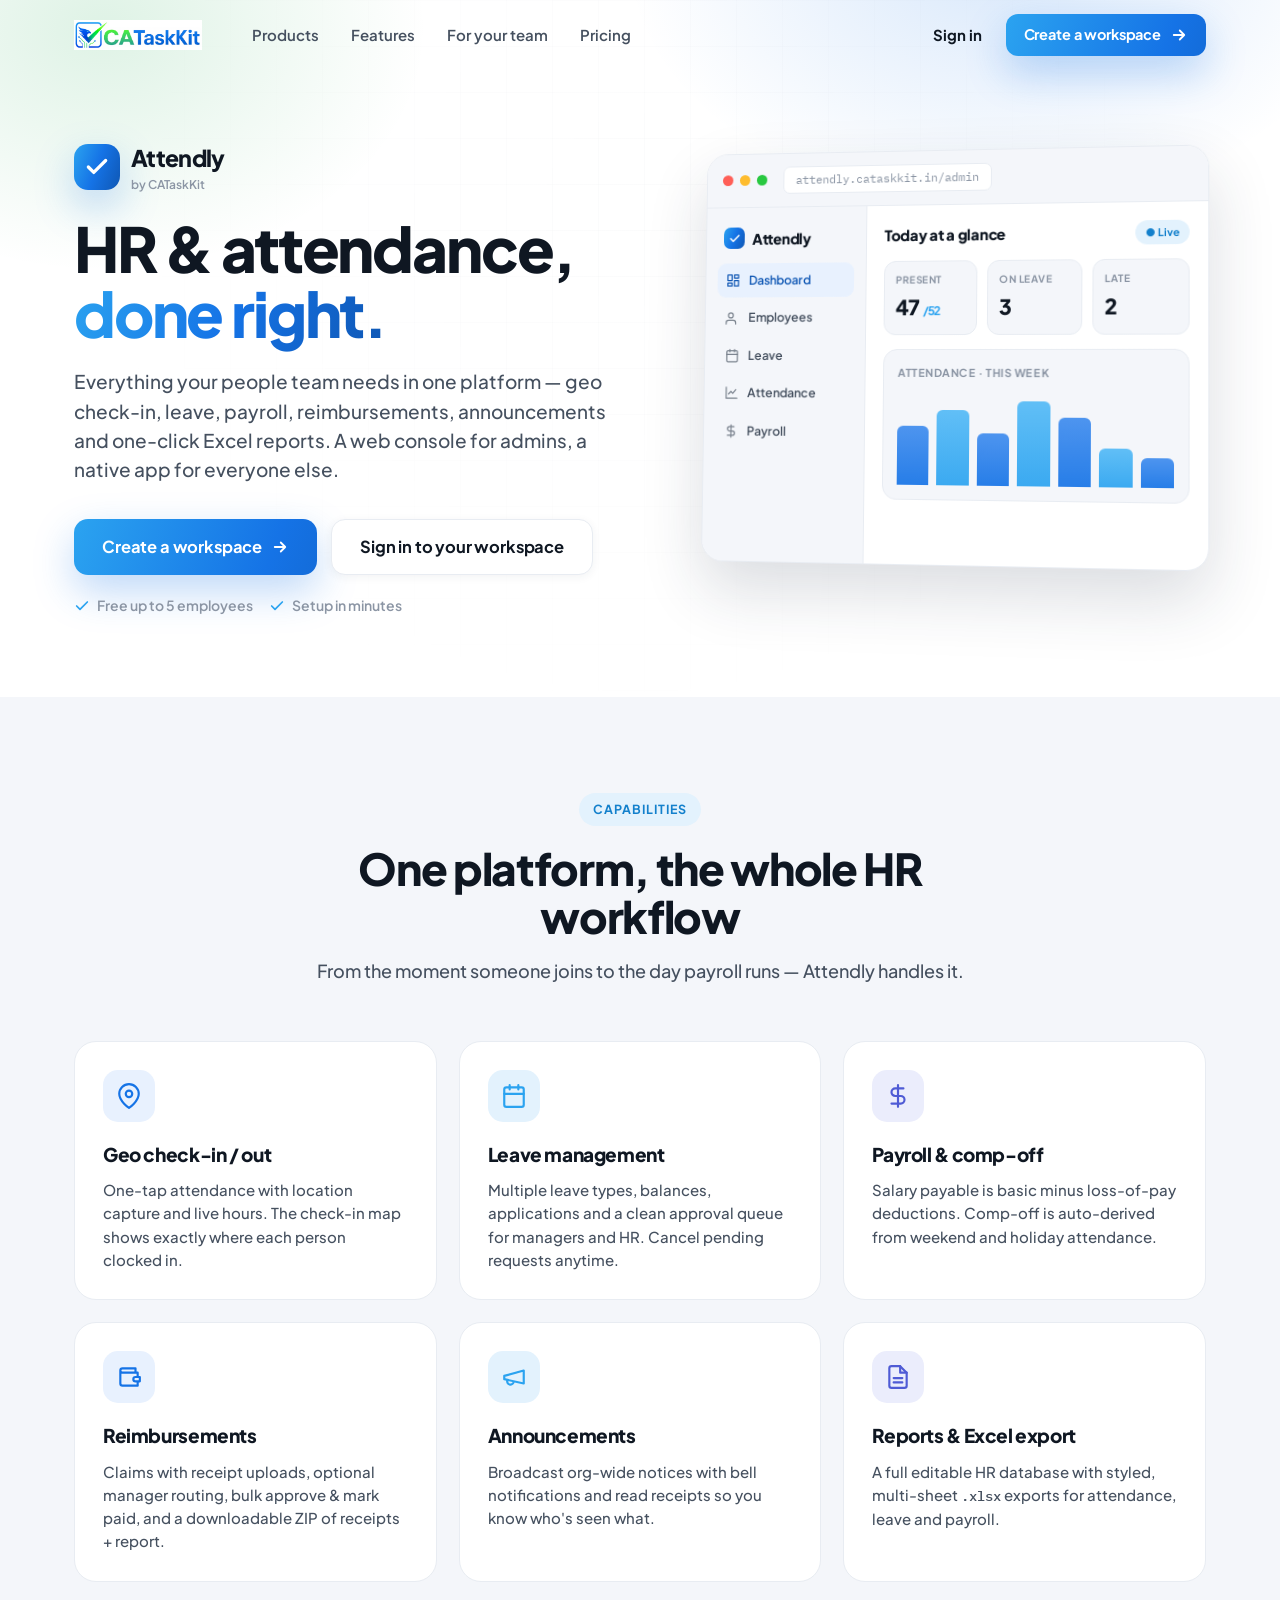
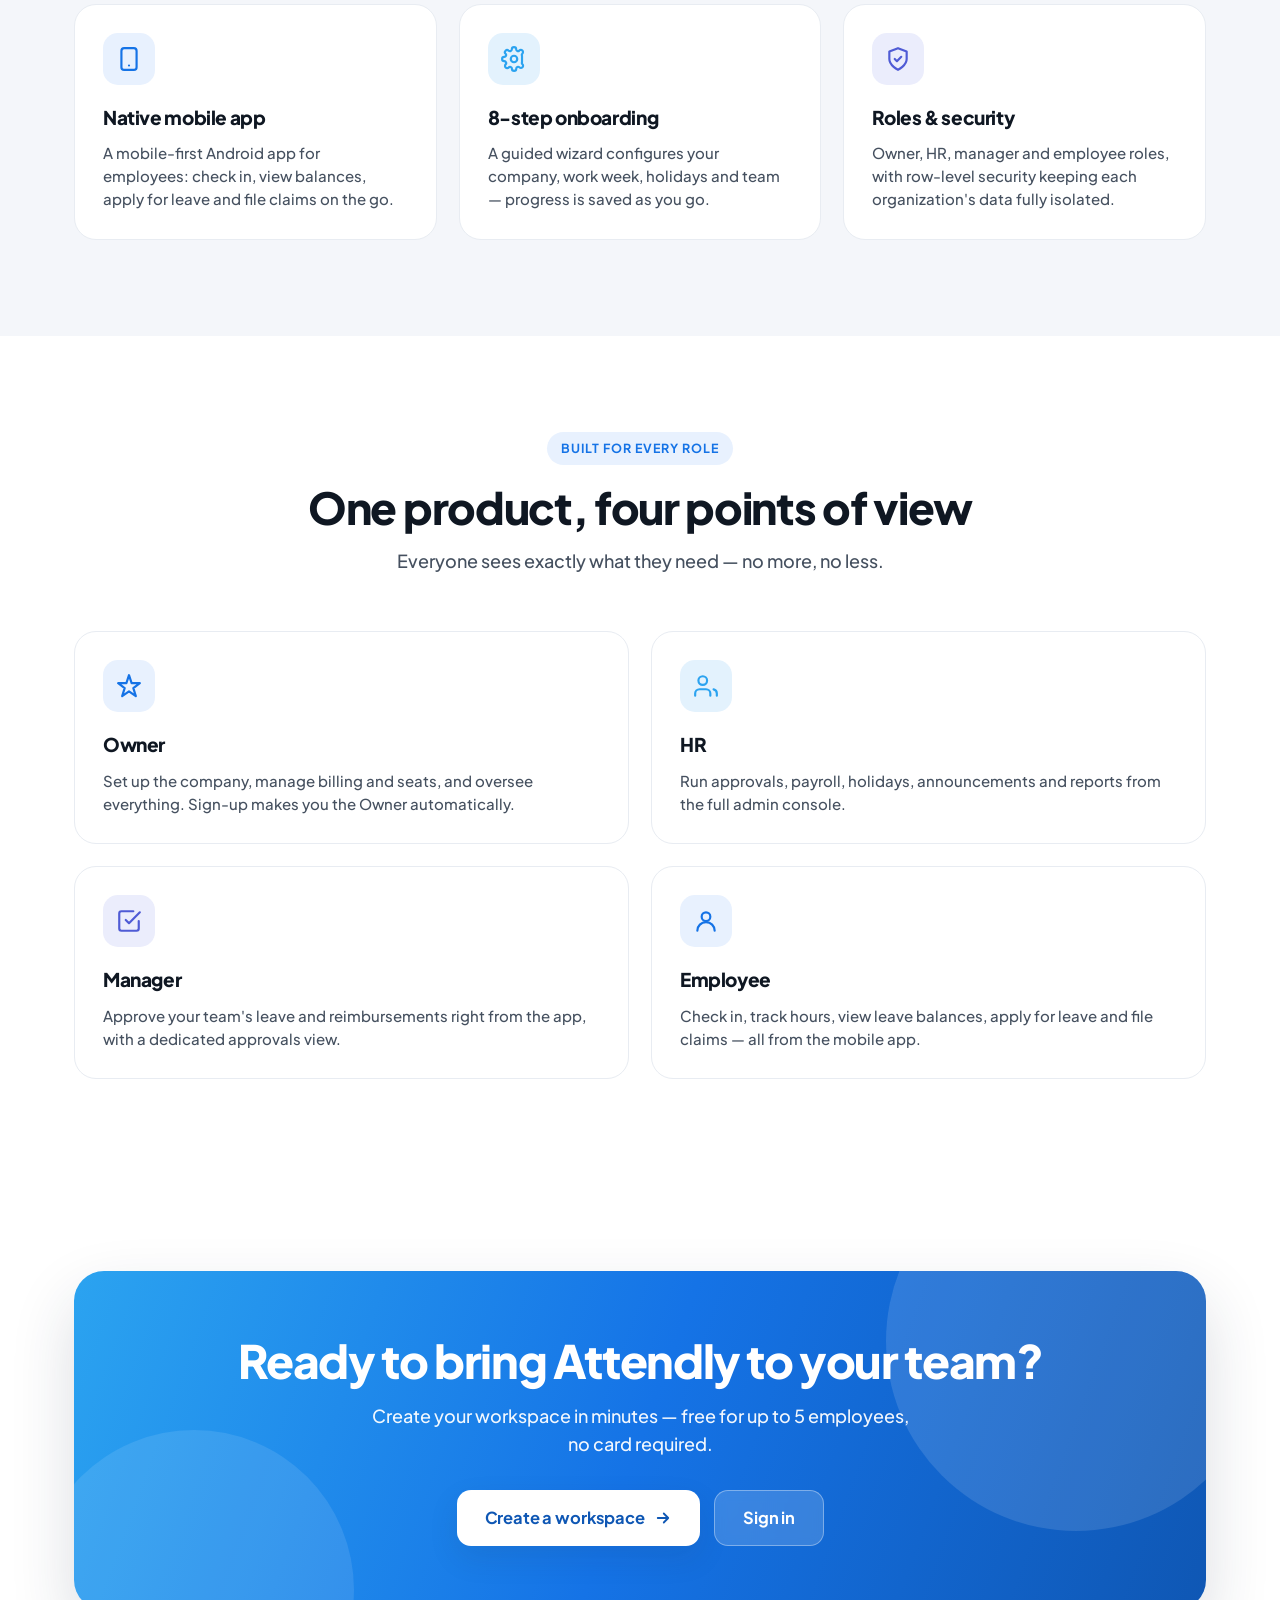
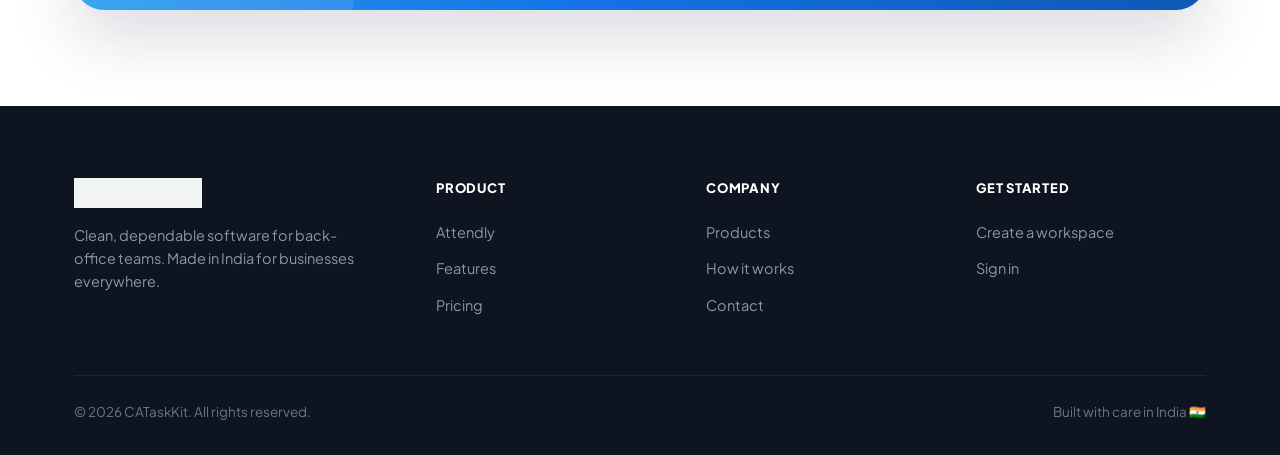
==== attendly.html @ 85acf809 "CATaskKit marketing site: landing + Attendly page, blue theme, billing calculator Co-Authored-By: Cl" ====
<!DOCTYPE html>
<html lang="en">
<head>
  <meta charset="UTF-8" />
  <meta name="viewport" content="width=device-width, initial-scale=1.0" />
  <title>Attendly — HR &amp; attendance by CATaskKit</title>
  <meta name="description" content="Attendly is a complete HR & attendance platform: geo check-in, leave, payroll, reimbursements, announcements and Excel reports. Web admin + native mobile app. Free for up to 5." />
  <meta name="theme-color" content="#1573e6" />

  <meta property="og:type" content="website" />
  <meta property="og:title" content="Attendly — HR & attendance by CATaskKit" />
  <meta property="og:description" content="Attendance, leave, payroll & reimbursements in one place. Free for teams up to 5." />
  <meta property="og:url" content="https://www.cataskkit.in/attendly.html" />
  <meta property="og:image" content="https://www.cataskkit.in/assets/cataskkit-logo.png" />

  <link rel="icon" type="image/png" href="assets/cataskkit-logo.png" />
  <link rel="canonical" href="https://www.cataskkit.in/attendly.html" />

  <link rel="preconnect" href="https://fonts.googleapis.com" />
  <link rel="preconnect" href="https://fonts.gstatic.com" crossorigin />
  <link href="https://fonts.googleapis.com/css2?family=Plus+Jakarta+Sans:wght@400;500;600;700;800&family=IBM+Plex+Mono:wght@400;500;600&display=swap" rel="stylesheet" />
  <link rel="stylesheet" href="css/styles.css" />
</head>
<body>

  <!-- NAV -->
  <header class="nav" id="nav">
    <div class="nav__inner">
      <a href="index.html" class="brand" aria-label="CATaskKit home">
        <img src="assets/cataskkit-logo.png" alt="CATaskKit" />
      </a>
      <nav class="nav__links">
        <a href="index.html#products">Products</a>
        <a href="#capabilities">Features</a>
        <a href="#roles">For your team</a>
        <a href="index.html#pricing">Pricing</a>
      </nav>
      <div class="nav__cta">
        <a class="nav__signin" href="https://attendly.cataskkit.in/" target="_blank" rel="noopener">Sign in</a>
        <a class="btn btn--grad btn--sm" href="https://attendly.cataskkit.in/?signup=1" target="_blank" rel="noopener">
          Create a workspace
          <svg viewBox="0 0 24 24" fill="none" stroke="currentColor" stroke-width="2.4" stroke-linecap="round" stroke-linejoin="round"><path d="M5 12h14M13 6l6 6-6 6"/></svg>
        </a>
        <button class="nav__burger" id="burger" aria-label="Menu"><span></span></button>
      </div>
    </div>
  </header>
  <div class="mobile-menu" id="mobileMenu">
    <a href="index.html#products">Products</a>
    <a href="#capabilities">Features</a>
    <a href="#roles">For your team</a>
    <a href="index.html#pricing">Pricing</a>
    <a class="btn btn--ghost" href="https://attendly.cataskkit.in/" target="_blank" rel="noopener">Sign in</a>
    <a class="btn btn--grad" href="https://attendly.cataskkit.in/?signup=1" target="_blank" rel="noopener">Create a workspace</a>
  </div>

  <!-- HERO -->
  <section class="hero">
    <div class="hero__bg"></div>
    <div class="hero__grid-overlay"></div>
    <div class="wrap hero__inner">
      <div class="hero__copy">
        <div class="product-card__logo reveal" style="margin-bottom:6px">
          <span class="mk"><svg viewBox="0 0 24 24" fill="none" stroke="currentColor" stroke-width="3" stroke-linecap="round" stroke-linejoin="round"><path d="M20 6 9 17l-5-5"/></svg></span>
          <div><b>Attendly</b><small>by CATaskKit</small></div>
        </div>
        <h1 class="reveal d1">HR &amp; attendance, <span class="grad-text">done right.</span></h1>
        <p class="hero__sub reveal d2">Everything your people team needs in one platform — geo check-in, leave, payroll, reimbursements, announcements and one-click Excel reports. A web console for admins, a native app for everyone else.</p>
        <div class="hero__cta reveal d3">
          <a class="btn btn--grad btn--lg" href="https://attendly.cataskkit.in/?signup=1" target="_blank" rel="noopener">
            Create a workspace
            <svg viewBox="0 0 24 24" fill="none" stroke="currentColor" stroke-width="2.4" stroke-linecap="round" stroke-linejoin="round"><path d="M5 12h14M13 6l6 6-6 6"/></svg>
          </a>
          <a class="btn btn--ghost btn--lg" href="https://attendly.cataskkit.in/" target="_blank" rel="noopener">Sign in to your workspace</a>
        </div>
        <div class="hero__note reveal d4">
          <span class="dot"><svg viewBox="0 0 24 24" fill="none" stroke="currentColor" stroke-width="2.6" stroke-linecap="round" stroke-linejoin="round"><path d="M20 6 9 17l-5-5"/></svg> Free up to 5 employees</span>
          <span class="dot"><svg viewBox="0 0 24 24" fill="none" stroke="currentColor" stroke-width="2.6" stroke-linecap="round" stroke-linejoin="round"><path d="M20 6 9 17l-5-5"/></svg> Setup in minutes</span>
        </div>
      </div>

      <div class="hero__visual reveal d2">
        <div class="dash float">
          <div class="dash__bar"><i></i><i></i><i></i><span class="url">attendly.cataskkit.in/admin</span></div>
          <div class="dash__body">
            <aside class="dash__side">
              <div class="dash__logo"><span class="mk"><svg viewBox="0 0 24 24" fill="none" stroke="currentColor" stroke-width="3" stroke-linecap="round" stroke-linejoin="round"><path d="M20 6 9 17l-5-5"/></svg></span>Attendly</div>
              <nav class="dash__nav">
                <div class="on"><svg viewBox="0 0 24 24" fill="none" stroke="currentColor" stroke-width="2" stroke-linecap="round" stroke-linejoin="round"><rect x="3" y="3" width="7" height="9"/><rect x="14" y="3" width="7" height="5"/><rect x="14" y="12" width="7" height="9"/><rect x="3" y="16" width="7" height="5"/></svg>Dashboard</div>
                <div><svg viewBox="0 0 24 24" fill="none" stroke="currentColor" stroke-width="2" stroke-linecap="round" stroke-linejoin="round"><path d="M17 21v-2a4 4 0 0 0-4-4H5a4 4 0 0 0-4 4v2"/><circle cx="9" cy="7" r="4"/></svg>Employees</div>
                <div><svg viewBox="0 0 24 24" fill="none" stroke="currentColor" stroke-width="2" stroke-linecap="round" stroke-linejoin="round"><rect x="3" y="4" width="18" height="18" rx="2"/><path d="M16 2v4M8 2v4M3 10h18"/></svg>Leave</div>
                <div><svg viewBox="0 0 24 24" fill="none" stroke="currentColor" stroke-width="2" stroke-linecap="round" stroke-linejoin="round"><path d="M3 3v18h18M7 14l4-4 3 3 5-6"/></svg>Attendance</div>
                <div><svg viewBox="0 0 24 24" fill="none" stroke="currentColor" stroke-width="2" stroke-linecap="round" stroke-linejoin="round"><path d="M12 2v20M17 5H9.5a3.5 3.5 0 0 0 0 7h5a3.5 3.5 0 0 1 0 7H6"/></svg>Payroll</div>
              </nav>
            </aside>
            <main class="dash__main">
              <div class="dash__h"><h4>Today at a glance</h4><span class="pill">● Live</span></div>
              <div class="kpis">
                <div class="kpi"><div class="lbl">Present</div><div class="val">47<span>/52</span></div></div>
                <div class="kpi"><div class="lbl">On leave</div><div class="val">3</div></div>
                <div class="kpi"><div class="lbl">Late</div><div class="val">2</div></div>
              </div>
              <div class="chart">
                <div class="lbl" style="font-size:11px;font-weight:700;color:var(--ink-3);text-transform:uppercase;letter-spacing:.05em">Attendance · this week</div>
                <div class="row"><b style="height:62%"></b><b style="height:78%"></b><b style="height:54%"></b><b style="height:88%"></b><b style="height:71%"></b><b style="height:40%"></b><b style="height:30%"></b></div>
              </div>
            </main>
          </div>
        </div>
      </div>
    </div>
  </section>

  <!-- CAPABILITIES -->
  <section class="section" id="capabilities" style="background:var(--bg-2)">
    <div class="wrap">
      <div class="section-head reveal">
        <span class="eyebrow sky">Capabilities</span>
        <h2>One platform, the whole HR workflow</h2>
        <p>From the moment someone joins to the day payroll runs — Attendly handles it.</p>
      </div>
      <div class="features">
        <div class="feature reveal"><div class="feature__ic"><svg viewBox="0 0 24 24" fill="none" stroke="currentColor" stroke-width="2" stroke-linecap="round" stroke-linejoin="round"><path d="M21 10c0 7-9 13-9 13s-9-6-9-13a9 9 0 0 1 18 0z"/><circle cx="12" cy="10" r="3"/></svg></div><h3>Geo check-in / out</h3><p>One-tap attendance with location capture and live hours. The check-in map shows exactly where each person clocked in.</p></div>
        <div class="feature reveal d1"><div class="feature__ic"><svg viewBox="0 0 24 24" fill="none" stroke="currentColor" stroke-width="2" stroke-linecap="round" stroke-linejoin="round"><rect x="3" y="4" width="18" height="18" rx="2"/><path d="M16 2v4M8 2v4M3 10h18"/></svg></div><h3>Leave management</h3><p>Multiple leave types, balances, applications and a clean approval queue for managers and HR. Cancel pending requests anytime.</p></div>
        <div class="feature reveal d2"><div class="feature__ic"><svg viewBox="0 0 24 24" fill="none" stroke="currentColor" stroke-width="2" stroke-linecap="round" stroke-linejoin="round"><path d="M12 2v20M17 5H9.5a3.5 3.5 0 0 0 0 7h5a3.5 3.5 0 0 1 0 7H6"/></svg></div><h3>Payroll &amp; comp-off</h3><p>Salary payable is basic minus loss-of-pay deductions. Comp-off is auto-derived from weekend and holiday attendance.</p></div>
        <div class="feature reveal"><div class="feature__ic"><svg viewBox="0 0 24 24" fill="none" stroke="currentColor" stroke-width="2" stroke-linecap="round" stroke-linejoin="round"><path d="M20 12V8H6a2 2 0 0 1-2-2c0-1.1.9-2 2-2h12v4M4 6v12a2 2 0 0 0 2 2h14v-4M18 12a2 2 0 0 0 0 4h4v-4z"/></svg></div><h3>Reimbursements</h3><p>Claims with receipt uploads, optional manager routing, bulk approve &amp; mark paid, and a downloadable ZIP of receipts + report.</p></div>
        <div class="feature reveal d1"><div class="feature__ic"><svg viewBox="0 0 24 24" fill="none" stroke="currentColor" stroke-width="2" stroke-linecap="round" stroke-linejoin="round"><path d="M3 11l18-5v12L3 14v-3zM11.6 16.8a3 3 0 1 1-5.8-1.6"/></svg></div><h3>Announcements</h3><p>Broadcast org-wide notices with bell notifications and read receipts so you know who's seen what.</p></div>
        <div class="feature reveal d2"><div class="feature__ic"><svg viewBox="0 0 24 24" fill="none" stroke="currentColor" stroke-width="2" stroke-linecap="round" stroke-linejoin="round"><path d="M14 2H6a2 2 0 0 0-2 2v16a2 2 0 0 0 2 2h12a2 2 0 0 0 2-2V8z"/><path d="M14 2v6h6M8 13h8M8 17h8"/></svg></div><h3>Reports &amp; Excel export</h3><p>A full editable HR database with styled, multi-sheet <code style="font-family:var(--mono);font-size:.9em">.xlsx</code> exports for attendance, leave and payroll.</p></div>
        <div class="feature reveal"><div class="feature__ic"><svg viewBox="0 0 24 24" fill="none" stroke="currentColor" stroke-width="2" stroke-linecap="round" stroke-linejoin="round"><rect x="5" y="2" width="14" height="20" rx="2.5"/><path d="M12 18h.01"/></svg></div><h3>Native mobile app</h3><p>A mobile-first Android app for employees: check in, view balances, apply for leave and file claims on the go.</p></div>
        <div class="feature reveal d1"><div class="feature__ic"><svg viewBox="0 0 24 24" fill="none" stroke="currentColor" stroke-width="2" stroke-linecap="round" stroke-linejoin="round"><circle cx="12" cy="12" r="3"/><path d="M19.4 15a1.65 1.65 0 0 0 .33 1.82l.06.06a2 2 0 1 1-2.83 2.83l-.06-.06a1.65 1.65 0 0 0-1.82-.33 1.65 1.65 0 0 0-1 1.51V21a2 2 0 0 1-4 0v-.09A1.65 1.65 0 0 0 9 19.4a1.65 1.65 0 0 0-1.82.33l-.06.06a2 2 0 1 1-2.83-2.83l.06-.06A1.65 1.65 0 0 0 4.6 15a1.65 1.65 0 0 0-1.51-1H3a2 2 0 0 1 0-4h.09A1.65 1.65 0 0 0 4.6 9a1.65 1.65 0 0 0-.33-1.82l-.06-.06a2 2 0 1 1 2.83-2.83l.06.06A1.65 1.65 0 0 0 9 4.6a1.65 1.65 0 0 0 1-1.51V3a2 2 0 0 1 4 0v.09a1.65 1.65 0 0 0 1 1.51 1.65 1.65 0 0 0 1.82-.33l.06-.06a2 2 0 1 1 2.83 2.83l-.06.06A1.65 1.65 0 0 0 19.4 9z"/></svg></div><h3>8-step onboarding</h3><p>A guided wizard configures your company, work week, holidays and team — progress is saved as you go.</p></div>
        <div class="feature reveal d2"><div class="feature__ic"><svg viewBox="0 0 24 24" fill="none" stroke="currentColor" stroke-width="2" stroke-linecap="round" stroke-linejoin="round"><path d="M12 22s8-4 8-10V5l-8-3-8 3v7c0 6 8 10 8 10z"/><path d="M9 12l2 2 4-4"/></svg></div><h3>Roles &amp; security</h3><p>Owner, HR, manager and employee roles, with row-level security keeping each organization's data fully isolated.</p></div>
      </div>
    </div>
  </section>

  <!-- ROLES -->
  <section class="section" id="roles">
    <div class="wrap">
      <div class="section-head reveal">
        <span class="eyebrow">Built for every role</span>
        <h2>One product, four points of view</h2>
        <p>Everyone sees exactly what they need — no more, no less.</p>
      </div>
      <div class="features" style="grid-template-columns:repeat(2,1fr)">
        <div class="feature reveal"><div class="feature__ic"><svg viewBox="0 0 24 24" fill="none" stroke="currentColor" stroke-width="2" stroke-linecap="round" stroke-linejoin="round"><path d="m12 2 2.4 7.4H22l-6 4.6 2.3 7.4L12 17l-6.3 4.4L8 14 2 9.4h7.6z"/></svg></div><h3>Owner</h3><p>Set up the company, manage billing and seats, and oversee everything. Sign-up makes you the Owner automatically.</p></div>
        <div class="feature reveal d1"><div class="feature__ic"><svg viewBox="0 0 24 24" fill="none" stroke="currentColor" stroke-width="2" stroke-linecap="round" stroke-linejoin="round"><path d="M16 21v-2a4 4 0 0 0-4-4H6a4 4 0 0 0-4 4v2"/><circle cx="9" cy="7" r="4"/><path d="M22 21v-2a4 4 0 0 0-3-3.87"/></svg></div><h3>HR</h3><p>Run approvals, payroll, holidays, announcements and reports from the full admin console.</p></div>
        <div class="feature reveal d2"><div class="feature__ic"><svg viewBox="0 0 24 24" fill="none" stroke="currentColor" stroke-width="2" stroke-linecap="round" stroke-linejoin="round"><path d="M9 11l3 3L22 4M21 12v7a2 2 0 0 1-2 2H5a2 2 0 0 1-2-2V5a2 2 0 0 1 2-2h11"/></svg></div><h3>Manager</h3><p>Approve your team's leave and reimbursements right from the app, with a dedicated approvals view.</p></div>
        <div class="feature reveal d3"><div class="feature__ic"><svg viewBox="0 0 24 24" fill="none" stroke="currentColor" stroke-width="2" stroke-linecap="round" stroke-linejoin="round"><circle cx="12" cy="8" r="4"/><path d="M4 21a8 8 0 0 1 16 0"/></svg></div><h3>Employee</h3><p>Check in, track hours, view leave balances, apply for leave and file claims — all from the mobile app.</p></div>
      </div>
    </div>
  </section>

  <!-- CTA -->
  <section class="section">
    <div class="wrap">
      <div class="cta-banner reveal">
        <h2>Ready to bring Attendly to your team?</h2>
        <p>Create your workspace in minutes — free for up to 5 employees, no card required.</p>
        <div class="btns">
          <a class="btn btn--white btn--lg" href="https://attendly.cataskkit.in/?signup=1" target="_blank" rel="noopener">
            Create a workspace
            <svg viewBox="0 0 24 24" fill="none" stroke="currentColor" stroke-width="2.4" stroke-linecap="round" stroke-linejoin="round"><path d="M5 12h14M13 6l6 6-6 6"/></svg>
          </a>
          <a class="btn btn--light btn--lg" href="https://attendly.cataskkit.in/" target="_blank" rel="noopener">Sign in</a>
        </div>
      </div>
    </div>
  </section>

  <!-- FOOTER -->
  <footer class="footer">
    <div class="wrap">
      <div class="footer__top">
        <div class="footer__brand">
          <img src="assets/cataskkit-logo.png" alt="CATaskKit" />
          <p>Clean, dependable software for back-office teams. Made in India for businesses everywhere.</p>
        </div>
        <div class="footer__col">
          <h5>Product</h5>
          <a href="attendly.html">Attendly</a>
          <a href="#capabilities">Features</a>
          <a href="index.html#pricing">Pricing</a>
        </div>
        <div class="footer__col">
          <h5>Company</h5>
          <a href="index.html#products">Products</a>
          <a href="index.html#how">How it works</a>
          <a href="mailto:hello@cataskkit.in">Contact</a>
        </div>
        <div class="footer__col">
          <h5>Get started</h5>
          <a href="https://attendly.cataskkit.in/?signup=1" target="_blank" rel="noopener">Create a workspace</a>
          <a href="https://attendly.cataskkit.in/" target="_blank" rel="noopener">Sign in</a>
        </div>
      </div>
      <div class="footer__bottom">
        <div>© <span id="year">2026</span> CATaskKit. All rights reserved.</div>
        <div class="made">Built with care in India 🇮🇳</div>
      </div>
    </div>
  </footer>

  <script src="js/main.js"></script>
</body>
</html>
---- css/styles.css ----
/* ============================================================
   CATaskKit — marketing site styles
   Theme is carried over from the Attendly app:
   all-blue palette: #1573e6 primary, #2ba3f0 sky, #4f5bd5 indigo, Plus Jakarta Sans.
   ============================================================ */

/* ---------- Design tokens ---------- */
:root {
  /* brand — all-blue family */
  --blue: #1573e6;
  --blue-deep: #0f57b4;
  --blue-soft: #e8f1fe;
  --sky: #2ba3f0;          /* bright sky-blue — secondary accent */
  --sky-deep: #1380cc;
  --sky-soft: #e3f2fd;
  --indigo: #4f5bd5;       /* deep indigo — tertiary accent */
  --indigo-soft: #ebedfc;
  --brand-grad: linear-gradient(110deg, #2ba3f0 0%, #1573e6 50%, #0f57b4 100%);
  --brand-grad-soft: linear-gradient(110deg, #e3f2fd, #e8f1fe);

  /* neutrals */
  --bg: #ffffff;
  --bg-2: #f4f6fa;
  --bg-3: #eef2f7;
  --panel: #ffffff;
  --ink-1: #0f1722;
  --ink-2: #45505f;
  --ink-3: #8b95a4;
  --line: #e8ecf2;
  --line-soft: #f0f3f7;

  /* status (mirrors app) */
  --amber: #cf870f;
  --red: #e0463a;

  /* type */
  --font: 'Plus Jakarta Sans', system-ui, -apple-system, Segoe UI, sans-serif;
  --mono: 'IBM Plex Mono', monospace;

  /* shape */
  --r-sm: 10px;
  --r-md: 16px;
  --r-lg: 22px;
  --r-xl: 30px;
  --shadow-sm: 0 2px 10px rgba(31, 45, 71, 0.06);
  --shadow-md: 0 12px 30px rgba(31, 45, 71, 0.10);
  --shadow-lg: 0 28px 64px rgba(31, 45, 71, 0.16);
  --shadow-blue: 0 16px 40px rgba(21, 115, 230, 0.28);

  --maxw: 1180px;
  --nav-h: 70px;
}

/* ---------- Reset ---------- */
* { box-sizing: border-box; margin: 0; padding: 0; }
html { scroll-behavior: smooth; scroll-padding-top: 90px; -webkit-text-size-adjust: 100%; }
body {
  font-family: var(--font);
  color: var(--ink-1);
  background: var(--bg);
  line-height: 1.55;
  -webkit-font-smoothing: antialiased;
  overflow-x: hidden;
}
a { color: inherit; text-decoration: none; }
img { max-width: 100%; display: block; }
button { font-family: inherit; cursor: pointer; border: none; background: none; }
ul { list-style: none; }
::selection { background: rgba(21, 115, 230, 0.18); }

/* ---------- Layout helpers ---------- */
.wrap { width: 100%; max-width: var(--maxw); margin: 0 auto; padding: 0 24px; }
.section { padding: 96px 0; position: relative; }
.section--tight { padding: 64px 0; }
.center { text-align: center; }

.eyebrow {
  display: inline-flex; align-items: center; gap: 8px;
  font-size: 12.5px; font-weight: 700; letter-spacing: 0.08em; text-transform: uppercase;
  color: var(--blue); background: var(--blue-soft);
  padding: 7px 14px; border-radius: 999px;
}
.eyebrow.sky { color: var(--sky-deep); background: var(--sky-soft); }

.section-head { max-width: 680px; margin: 0 auto 56px; text-align: center; }
.section-head h2 {
  font-size: clamp(30px, 4vw, 44px); font-weight: 800; letter-spacing: -0.03em;
  line-height: 1.1; margin: 18px 0 0;
}
.section-head p { margin-top: 16px; font-size: 18px; color: var(--ink-2); font-weight: 500; }

.grad-text {
  background: var(--brand-grad);
  -webkit-background-clip: text; background-clip: text;
  -webkit-text-fill-color: transparent; color: transparent;
}

/* ---------- Buttons ---------- */
.btn {
  display: inline-flex; align-items: center; justify-content: center; gap: 9px;
  font-weight: 700; font-size: 15.5px; letter-spacing: -0.01em;
  padding: 0 22px; height: 50px; border-radius: 14px;
  transition: transform .16s ease, box-shadow .16s ease, background .16s ease, filter .16s ease;
  white-space: nowrap;
}
.btn svg { width: 18px; height: 18px; }
.btn--primary { background: var(--blue); color: #fff; box-shadow: var(--shadow-blue); }
.btn--primary:hover { transform: translateY(-2px); filter: brightness(1.06); box-shadow: 0 20px 46px rgba(21,115,230,.34); }
.btn--grad { background: var(--brand-grad); color: #fff; box-shadow: var(--shadow-blue); background-size: 160% 160%; }
.btn--grad:hover { transform: translateY(-2px); box-shadow: 0 20px 46px rgba(21,115,230,.34); }
.btn--ghost { background: var(--panel); color: var(--ink-1); border: 1.5px solid var(--line); box-shadow: var(--shadow-sm); }
.btn--ghost:hover { transform: translateY(-2px); border-color: #cdd6e2; box-shadow: var(--shadow-md); }
.btn--light { background: rgba(255,255,255,.16); color: #fff; border: 1.5px solid rgba(255,255,255,.35); backdrop-filter: blur(6px); }
.btn--light:hover { background: rgba(255,255,255,.26); transform: translateY(-2px); }
.btn--white { background: #fff; color: var(--blue-deep); box-shadow: var(--shadow-md); }
.btn--white:hover { transform: translateY(-2px); box-shadow: var(--shadow-lg); }
.btn--sm { height: 42px; font-size: 14.5px; padding: 0 18px; border-radius: 12px; }
.btn--lg { height: 56px; font-size: 16.5px; padding: 0 28px; }

/* ============================================================
   NAVBAR
   ============================================================ */
.nav {
  position: fixed; top: 0; left: 0; right: 0; z-index: 100;
  height: var(--nav-h); display: flex; align-items: center;
  transition: background .25s ease, box-shadow .25s ease, border-color .25s ease;
  border-bottom: 1px solid transparent;
}
.nav.scrolled {
  background: rgba(255, 255, 255, 0.82);
  backdrop-filter: saturate(180%) blur(14px);
  -webkit-backdrop-filter: saturate(180%) blur(14px);
  border-bottom-color: var(--line);
  box-shadow: 0 1px 0 rgba(31,45,71,.02);
}
.nav__inner { width: 100%; max-width: var(--maxw); margin: 0 auto; padding: 0 24px; display: flex; align-items: center; gap: 28px; }
.brand { display: flex; align-items: center; gap: 10px; flex-shrink: 0; }
.brand img { height: 30px; width: auto; }
.nav__links { display: flex; align-items: center; gap: 4px; margin-left: 8px; }
.nav__links a {
  font-size: 15px; font-weight: 600; color: var(--ink-2);
  padding: 9px 14px; border-radius: 10px; transition: color .15s, background .15s;
}
.nav__links a:hover { color: var(--ink-1); background: var(--bg-3); }
.nav__cta { margin-left: auto; display: flex; align-items: center; gap: 10px; }
.nav__signin { font-size: 15px; font-weight: 700; color: var(--ink-1); padding: 9px 14px; border-radius: 10px; }
.nav__signin:hover { background: var(--bg-3); }
.nav__burger { display: none; width: 42px; height: 42px; border-radius: 11px; align-items: center; justify-content: center; }
.nav__burger:hover { background: var(--bg-3); }
.nav__burger span { display: block; width: 20px; height: 2px; background: var(--ink-1); border-radius: 2px; position: relative; transition: .2s; }
.nav__burger span::before, .nav__burger span::after { content: ''; position: absolute; left: 0; width: 20px; height: 2px; background: var(--ink-1); border-radius: 2px; transition: .2s; }
.nav__burger span::before { top: -6px; }
.nav__burger span::after { top: 6px; }
body.menu-open .nav__burger span { background: transparent; }
body.menu-open .nav__burger span::before { top: 0; transform: rotate(45deg); }
body.menu-open .nav__burger span::after { top: 0; transform: rotate(-45deg); }

/* mobile drawer */
.mobile-menu {
  position: fixed; inset: var(--nav-h) 0 0 0; z-index: 99;
  background: rgba(255,255,255,.98); backdrop-filter: blur(10px);
  padding: 24px; flex-direction: column; gap: 6px;
  display: none; transform: translateY(-8px); opacity: 0; transition: .22s ease;
}
body.menu-open .mobile-menu { display: flex; transform: none; opacity: 1; }
.mobile-menu a { font-size: 19px; font-weight: 700; padding: 16px 8px; border-bottom: 1px solid var(--line-soft); }
.mobile-menu .btn { margin-top: 14px; width: 100%; }

/* ============================================================
   HERO
   ============================================================ */
.hero { position: relative; padding: calc(var(--nav-h) + 70px) 0 80px; overflow: hidden; }
.hero__bg {
  position: absolute; inset: 0; z-index: -1; pointer-events: none;
  background:
    radial-gradient(620px 420px at 78% -6%, rgba(21,115,230,.16), transparent 60%),
    radial-gradient(560px 420px at 8% 4%, rgba(25,166,74,.14), transparent 58%);
}
.hero__grid-overlay {
  position: absolute; inset: 0; z-index: -1; pointer-events: none; opacity: .5;
  background-image:
    linear-gradient(rgba(31,45,71,.035) 1px, transparent 1px),
    linear-gradient(90deg, rgba(31,45,71,.035) 1px, transparent 1px);
  background-size: 46px 46px;
  mask-image: radial-gradient(circle at 50% 30%, #000 0%, transparent 72%);
  -webkit-mask-image: radial-gradient(circle at 50% 30%, #000 0%, transparent 72%);
}
.hero__inner { display: grid; grid-template-columns: 1.05fr 0.95fr; gap: 56px; align-items: center; }
.hero h1 {
  font-size: clamp(38px, 5.4vw, 62px); font-weight: 800; letter-spacing: -0.035em;
  line-height: 1.04; margin: 22px 0 0;
}
.hero__sub { margin-top: 22px; font-size: 19px; line-height: 1.55; color: var(--ink-2); font-weight: 500; max-width: 540px; }
.hero__cta { margin-top: 34px; display: flex; flex-wrap: wrap; gap: 14px; }
.hero__note { margin-top: 20px; display: flex; align-items: center; gap: 16px; flex-wrap: wrap; color: var(--ink-3); font-size: 14px; font-weight: 600; }
.hero__note .dot { display: inline-flex; align-items: center; gap: 7px; }
.hero__note .dot svg { width: 16px; height: 16px; color: var(--sky); }

/* ---------- Hero product visual (CSS dashboard + phone) ---------- */
.hero__visual { position: relative; min-height: 460px; }
.float { animation: float 6s ease-in-out infinite; }
@keyframes float { 0%,100% { transform: translateY(0); } 50% { transform: translateY(-12px); } }

.dash {
  position: relative; background: var(--panel); border-radius: var(--r-lg);
  border: 1px solid var(--line); box-shadow: var(--shadow-lg); overflow: hidden;
  transform: perspective(1600px) rotateY(-9deg) rotateX(3deg);
}
.dash__bar { display: flex; align-items: center; gap: 7px; padding: 13px 16px; border-bottom: 1px solid var(--line); background: var(--bg-2); }
.dash__bar i { width: 11px; height: 11px; border-radius: 50%; display: inline-block; }
.dash__bar i:nth-child(1){ background:#ff5f57; } .dash__bar i:nth-child(2){ background:#febc2e; } .dash__bar i:nth-child(3){ background:#28c840; }
.dash__bar .url { margin-left: 10px; font-family: var(--mono); font-size: 11.5px; color: var(--ink-3); background: #fff; border: 1px solid var(--line); padding: 4px 12px; border-radius: 7px; }
.dash__body { display: grid; grid-template-columns: 168px 1fr; min-height: 360px; }
.dash__side { background: var(--bg-2); border-right: 1px solid var(--line); padding: 16px 12px; }
.dash__logo { display:flex; align-items:center; gap:8px; font-weight:800; font-size:15px; letter-spacing:-.02em; padding: 4px 6px 14px; }
.dash__logo .mk { width: 22px; height: 22px; border-radius: 7px; background: var(--brand-grad); display:inline-flex; align-items:center; justify-content:center; }
.dash__logo .mk svg { width: 13px; height: 13px; color:#fff; }
.dash__nav { display:flex; flex-direction:column; gap:3px; }
.dash__nav div { display:flex; align-items:center; gap:9px; padding:8px 9px; border-radius:9px; font-size:12.5px; font-weight:600; color: var(--ink-2); }
.dash__nav div svg { width:15px; height:15px; opacity:.7; }
.dash__nav div.on { background: var(--blue-soft); color: var(--blue-deep); }
.dash__nav div.on svg { opacity:1; }
.dash__main { padding: 18px; }
.dash__h { display:flex; justify-content:space-between; align-items:center; margin-bottom: 14px; }
.dash__h h4 { font-size: 15px; font-weight: 800; letter-spacing:-.02em; }
.dash__h .pill { font-size: 10.5px; font-weight:700; color: var(--sky-deep); background: var(--sky-soft); padding: 4px 10px; border-radius: 999px; }
.kpis { display:grid; grid-template-columns: repeat(3,1fr); gap: 10px; margin-bottom: 14px; }
.kpi { background: var(--bg-2); border:1px solid var(--line); border-radius: 12px; padding: 11px; }
.kpi .lbl { font-size: 10px; font-weight:700; color: var(--ink-3); text-transform:uppercase; letter-spacing:.05em; }
.kpi .val { font-size: 21px; font-weight: 800; letter-spacing:-.03em; margin-top:3px; }
.kpi .val span { font-size:12px; color: var(--sky); font-weight:700; margin-left:3px; }
.chart { background: var(--bg-2); border:1px solid var(--line); border-radius: 14px; padding: 14px; }
.chart .row { display:flex; align-items:flex-end; gap:8px; height: 96px; margin-top: 8px; }
.chart .row b { flex:1; border-radius: 6px 6px 0 0; background: linear-gradient(180deg, #3f8cee, #1573e6); opacity:.92; }
.chart .row b:nth-child(even){ background: linear-gradient(180deg, #54baf6, #2ba3f0); }

/* phone overlay */
.phone {
  position: absolute; right: -18px; bottom: -34px; width: 168px;
  background: #0f1722; border-radius: 28px; padding: 8px;
  box-shadow: var(--shadow-lg); border: 1px solid #222b38;
}
.phone__screen { background: var(--bg-2); border-radius: 21px; overflow: hidden; }
.phone__hero { background: var(--brand-grad); color:#fff; padding: 16px 14px 20px; position:relative; }
.phone__hero .t { font-size: 11px; font-weight:700; opacity:.85; }
.phone__hero .big { font-size: 20px; font-weight:800; letter-spacing:-.02em; margin-top:2px; }
.phone__ring { width: 86px; height: 86px; border-radius:50%; margin: 12px auto 4px; border: 7px solid rgba(255,255,255,.22); display:flex; align-items:center; justify-content:center; position:relative; }
.phone__ring::after { content:''; position:absolute; inset:-7px; border-radius:50%; border:7px solid #fff; border-right-color:transparent; border-bottom-color:transparent; transform: rotate(38deg); }
.phone__ring b { font-size: 13px; font-weight:800; }
.phone__body { padding: 12px; }
.phone__card { background:#fff; border:1px solid var(--line); border-radius: 12px; padding: 10px; margin-bottom: 8px; display:flex; align-items:center; gap:9px; }
.phone__card .ic { width: 28px; height:28px; border-radius:8px; background: var(--blue-soft); display:flex; align-items:center; justify-content:center; flex-shrink:0; }
.phone__card .ic svg { width:15px; height:15px; color: var(--blue); }
.phone__card .ic.g { background: var(--sky-soft); } .phone__card .ic.g svg { color: var(--sky); }
.phone__card .ln { flex:1; }
.phone__card .ln i { display:block; height:6px; border-radius:4px; background: var(--bg-3); }
.phone__card .ln i:first-child { width: 70%; margin-bottom:5px; }
.phone__card .ln i:last-child { width: 44%; }

/* badge chips floating around hero visual */
.chip {
  position:absolute; background:#fff; border:1px solid var(--line); border-radius: 14px;
  box-shadow: var(--shadow-md); padding: 10px 13px; display:flex; align-items:center; gap:9px;
  font-size: 13px; font-weight:700;
}
.chip .ic { width:30px; height:30px; border-radius:9px; display:flex; align-items:center; justify-content:center; flex-shrink:0; }
.chip .ic svg { width:16px; height:16px; }
.chip small { display:block; font-size:10.5px; font-weight:600; color: var(--ink-3); }
.chip--1 { top: 6px; left: -26px; }
.chip--2 { bottom: 92px; left: -40px; }

/* ============================================================
   MARQUEE / trust strip
   ============================================================ */
.strip { border-top:1px solid var(--line); border-bottom:1px solid var(--line); background: var(--bg-2); padding: 26px 0; }
.strip__inner { display:flex; align-items:center; justify-content:center; gap: 48px; flex-wrap:wrap; }
.strip__item { display:flex; flex-direction:column; align-items:center; }
.strip__item b { font-size: 28px; font-weight:800; letter-spacing:-.03em; }
.strip__item span { font-size: 13px; font-weight:600; color: var(--ink-3); margin-top:2px; }

/* ============================================================
   PRODUCTS
   ============================================================ */
.product-card {
  display:grid; grid-template-columns: 1.05fr 1fr; gap: 40px; align-items:center;
  background: var(--panel); border:1px solid var(--line); border-radius: var(--r-xl);
  padding: 44px; box-shadow: var(--shadow-sm); position:relative; overflow:hidden;
}
.product-card::before {
  content:''; position:absolute; top:-40%; right:-10%; width:520px; height:520px;
  background: radial-gradient(circle, rgba(21,115,230,.10), transparent 65%); pointer-events:none;
}
.product-card__logo { display:flex; align-items:center; gap:11px; }
.product-card__logo .mk { width:46px; height:46px; border-radius:14px; background: var(--brand-grad); display:flex; align-items:center; justify-content:center; box-shadow: var(--shadow-blue); }
.product-card__logo .mk svg { width:26px; height:26px; color:#fff; }
.product-card__logo b { font-size: 23px; font-weight:800; letter-spacing:-.03em; }
.product-card__logo small { display:block; font-size:12px; font-weight:600; color: var(--ink-3); }
.product-card h3 { font-size: 30px; font-weight:800; letter-spacing:-.03em; margin: 20px 0 0; line-height:1.15; }
.product-card p { margin-top: 14px; font-size: 16.5px; color: var(--ink-2); font-weight:500; }
.product-card__list { margin-top: 20px; display:grid; grid-template-columns: 1fr 1fr; gap: 11px 18px; }
.product-card__list li { display:flex; align-items:center; gap:9px; font-size:14.5px; font-weight:600; color: var(--ink-2); }
.product-card__list li svg { width:18px; height:18px; color: var(--sky); flex-shrink:0; }
.product-card__cta { margin-top: 28px; display:flex; gap:12px; flex-wrap:wrap; }

.soon {
  margin-top: 22px; display:grid; grid-template-columns: repeat(3,1fr); gap: 16px;
}
.soon__card {
  border:1px dashed var(--line); border-radius: var(--r-md); padding: 22px; background: var(--bg-2);
  position:relative;
}
.soon__card .tag { position:absolute; top:14px; right:14px; font-size:10px; font-weight:800; letter-spacing:.06em; text-transform:uppercase; color: var(--ink-3); background:#fff; border:1px solid var(--line); padding:3px 9px; border-radius:999px; }
.soon__card .ic { width:42px; height:42px; border-radius:12px; background:#fff; border:1px solid var(--line); display:flex; align-items:center; justify-content:center; }
.soon__card .ic svg { width:22px; height:22px; color: var(--ink-2); }
.soon__card h4 { font-size:17px; font-weight:800; letter-spacing:-.02em; margin:14px 0 0; }
.soon__card p { font-size:14px; color: var(--ink-3); font-weight:500; margin-top:6px; }

/* ============================================================
   FEATURES GRID
   ============================================================ */
.features { display:grid; grid-template-columns: repeat(3, 1fr); gap: 22px; }
.feature {
  background: var(--panel); border:1px solid var(--line); border-radius: var(--r-lg);
  padding: 28px; transition: transform .18s ease, box-shadow .18s ease, border-color .18s;
}
.feature:hover { transform: translateY(-4px); box-shadow: var(--shadow-md); border-color: #dbe3ee; }
.feature__ic { width:52px; height:52px; border-radius:15px; display:flex; align-items:center; justify-content:center; background: var(--blue-soft); }
.feature__ic svg { width:26px; height:26px; color: var(--blue); }
.feature:nth-child(3n+2) .feature__ic { background: var(--sky-soft); }
.feature:nth-child(3n+2) .feature__ic svg { color: var(--sky); }
.feature:nth-child(3n) .feature__ic { background: var(--indigo-soft); }
.feature:nth-child(3n) .feature__ic svg { color: var(--indigo); }
.feature h3 { font-size: 19px; font-weight:800; letter-spacing:-.02em; margin: 18px 0 0; }
.feature p { margin-top: 9px; font-size: 15px; color: var(--ink-2); font-weight:500; line-height:1.55; }

/* ============================================================
   HOW IT WORKS
   ============================================================ */
.steps { display:grid; grid-template-columns: repeat(3,1fr); gap: 24px; position:relative; }
.step { background: var(--panel); border:1px solid var(--line); border-radius: var(--r-lg); padding: 30px 26px; position:relative; }
.step__n { width:46px; height:46px; border-radius:14px; background: var(--brand-grad); color:#fff; display:flex; align-items:center; justify-content:center; font-weight:800; font-size:19px; box-shadow: var(--shadow-blue); }
.step h3 { font-size:19px; font-weight:800; letter-spacing:-.02em; margin: 18px 0 0; }
.step p { margin-top:8px; font-size:15px; color: var(--ink-2); font-weight:500; }

/* ============================================================
   MOBILE / split feature
   ============================================================ */
.split { display:grid; grid-template-columns: 1fr 1fr; gap: 60px; align-items:center; }
.split--rev .split__media { order: 2; }
.split h2 { font-size: clamp(28px,3.6vw,40px); font-weight:800; letter-spacing:-.03em; line-height:1.12; }
.split p { margin-top:18px; font-size:17px; color: var(--ink-2); font-weight:500; }
.split__list { margin-top: 24px; display:flex; flex-direction:column; gap:16px; }
.split__list li { display:flex; gap:14px; align-items:flex-start; }
.split__list .ic { width:38px; height:38px; border-radius:11px; flex-shrink:0; background: var(--blue-soft); display:flex; align-items:center; justify-content:center; }
.split__list .ic svg { width:19px; height:19px; color: var(--blue); }
.split__list b { font-size:16px; font-weight:800; letter-spacing:-.01em; display:block; }
.split__list span { font-size:14.5px; color: var(--ink-2); font-weight:500; }

.split__media { display:flex; justify-content:center; }
.media-card {
  background: var(--brand-grad-soft); border:1px solid var(--line); border-radius: var(--r-xl);
  padding: 40px; width:100%; display:flex; justify-content:center; box-shadow: var(--shadow-sm);
}

/* big phone mock */
.bigphone { width: 268px; background:#0f1722; border-radius: 38px; padding:10px; box-shadow: var(--shadow-lg); }
.bigphone__notch { width:120px; height:24px; background:#0f1722; border-radius:0 0 16px 16px; margin: 0 auto; position:relative; z-index:2; margin-bottom:-24px; }
.bigphone__scr { background:#fff; border-radius: 30px; overflow:hidden; }
.bp__hero { background: var(--brand-grad); color:#fff; padding: 38px 20px 26px; }
.bp__hero .hi { font-size:13px; font-weight:700; opacity:.88; }
.bp__hero .nm { font-size:23px; font-weight:800; letter-spacing:-.02em; }
.bp__ring { width:130px; height:130px; border-radius:50%; margin: 18px auto 8px; border:9px solid rgba(255,255,255,.2); display:flex; flex-direction:column; align-items:center; justify-content:center; position:relative; }
.bp__ring::after { content:''; position:absolute; inset:-9px; border-radius:50%; border:9px solid #fff; border-right-color:transparent; border-bottom-color:transparent; transform: rotate(120deg); }
.bp__ring .st { font-size:11px; font-weight:700; opacity:.85; }
.bp__ring .tm { font-size:20px; font-weight:800; }
.bp__btn { background:#fff; color: var(--blue-deep); text-align:center; font-weight:800; font-size:14px; padding:11px; border-radius:13px; margin-top:6px; }
.bp__body { padding: 16px; }
.bp__sec { font-size:12px; font-weight:800; color: var(--ink-3); text-transform:uppercase; letter-spacing:.06em; margin: 4px 0 10px; }
.bp__row { display:flex; align-items:center; gap:11px; padding:11px; border:1px solid var(--line); border-radius:13px; margin-bottom:9px; }
.bp__row .ic { width:34px; height:34px; border-radius:10px; background: var(--blue-soft); display:flex; align-items:center; justify-content:center; flex-shrink:0; }
.bp__row .ic svg { width:17px; height:17px; color: var(--blue); }
.bp__row .ic.g { background: var(--sky-soft); } .bp__row .ic.g svg { color: var(--sky); }
.bp__row .ic.a { background: #f8eedb; } .bp__row .ic.a svg { color: var(--amber); }
.bp__row b { font-size:14px; font-weight:700; display:block; }
.bp__row small { font-size:12px; color: var(--ink-3); font-weight:600; }
.bp__row .amt { margin-left:auto; font-weight:800; font-size:14px; }

/* ============================================================
   PRICING
   ============================================================ */
.pricing { display:grid; grid-template-columns: repeat(4, 1fr); gap: 18px; align-items:stretch; }
.price {
  background: var(--panel); border:1px solid var(--line); border-radius: var(--r-lg);
  padding: 28px 24px; display:flex; flex-direction:column; position:relative;
  transition: transform .18s, box-shadow .18s;
}
.price:hover { transform: translateY(-4px); box-shadow: var(--shadow-md); }
.price--featured { border:2px solid var(--blue); box-shadow: var(--shadow-blue); }
.price__tag { position:absolute; top:-13px; left:50%; transform:translateX(-50%); background: var(--brand-grad); color:#fff; font-size:11.5px; font-weight:800; letter-spacing:.04em; text-transform:uppercase; padding:6px 14px; border-radius:999px; box-shadow: var(--shadow-blue); }
.price h3 { font-size:17px; font-weight:800; letter-spacing:-.01em; }
.price__seats { font-size:13px; color: var(--ink-3); font-weight:600; margin-top:3px; }
.price__amt { margin-top: 18px; display:flex; align-items:baseline; gap:4px; }
.price__amt .cur { font-size:22px; font-weight:800; }
.price__amt .num { font-size:46px; font-weight:800; letter-spacing:-.04em; line-height:1; }
.price__amt .per { font-size:13px; color: var(--ink-3); font-weight:600; }
.price__free { font-size:46px; font-weight:800; letter-spacing:-.04em; margin-top:14px; }
.price ul { margin-top: 20px; display:flex; flex-direction:column; gap:11px; flex:1; }
.price ul li { display:flex; gap:9px; align-items:flex-start; font-size:14px; font-weight:600; color: var(--ink-2); }
.price ul li svg { width:17px; height:17px; color: var(--sky); flex-shrink:0; margin-top:1px; }
.price .btn { margin-top: 22px; width:100%; }
.pricing-note { text-align:center; margin-top: 28px; font-size:14.5px; color: var(--ink-3); font-weight:500; }
.pricing-note b { color: var(--ink-2); }

/* ---------- Interactive billing calculator ---------- */
.calc {
  display: grid; grid-template-columns: 1.08fr 0.92fr;
  border: 1px solid var(--line); border-radius: var(--r-xl); overflow: hidden;
  box-shadow: var(--shadow-md); margin-bottom: 40px; background: var(--panel);
}
.calc__controls { padding: 38px; }
.calc__label { display:flex; justify-content:space-between; align-items:flex-end; gap:16px; flex-wrap:wrap; }
.calc__label > span { font-size: 18px; font-weight: 800; letter-spacing:-.02em; }
.calc__count { display:flex; align-items:center; gap:9px; }
.calc__count input {
  width: 88px; height: 50px; border:1.5px solid var(--line); border-radius: 12px; background: var(--panel);
  font-family: inherit; font-size: 23px; font-weight: 800; text-align:center; color: var(--ink-1);
  letter-spacing:-.02em; outline:none; transition: border-color .15s, box-shadow .15s; -moz-appearance: textfield; appearance: textfield;
}
.calc__count input:focus { border-color: var(--blue); box-shadow: 0 0 0 3px var(--blue-soft); }
.calc__count input::-webkit-outer-spin-button, .calc__count input::-webkit-inner-spin-button { -webkit-appearance:none; margin:0; }
.calc__count span { font-size: 14px; font-weight:700; color: var(--ink-3); }

.calc__slider { -webkit-appearance:none; appearance:none; width:100%; height:8px; border-radius:999px; margin: 28px 0 9px; background: linear-gradient(90deg, var(--blue) var(--fill,8%), var(--bg-3) var(--fill,8%)); outline:none; cursor:pointer; }
.calc__slider::-webkit-slider-thumb { -webkit-appearance:none; width:26px; height:26px; border-radius:50%; background:#fff; border:6px solid var(--blue); box-shadow: var(--shadow-sm); cursor:pointer; }
.calc__slider::-moz-range-thumb { width:22px; height:22px; border-radius:50%; background:#fff; border:6px solid var(--blue); box-shadow: var(--shadow-sm); cursor:pointer; }
.calc__ticks { display:flex; justify-content:space-between; font-size:11.5px; font-weight:700; color: var(--ink-3); }

.calc__addon {
  display:flex; align-items:center; gap:14px; margin-top: 26px; padding: 15px 16px;
  border:1px solid var(--line); border-radius: var(--r-md); cursor:pointer; background: var(--bg-2);
  transition: border-color .15s; position:relative;
}
.calc__addon:hover { border-color:#cdd6e2; }
.calc__addon input { position:absolute; opacity:0; width:1px; height:1px; pointer-events:none; }
.calc__switch { position:relative; width:46px; height:27px; border-radius:999px; background: var(--bg-3); border:1px solid var(--line); flex-shrink:0; transition: background .18s, border-color .18s; }
.calc__switch::after { content:''; position:absolute; top:2px; left:2px; width:21px; height:21px; border-radius:50%; background:#fff; box-shadow: var(--shadow-sm); transition: transform .18s; }
.calc__addon input:checked + .calc__switch { background: var(--blue); border-color: var(--blue); }
.calc__addon input:checked + .calc__switch::after { transform: translateX(19px); }
.calc__addon input:focus-visible + .calc__switch { box-shadow: 0 0 0 3px var(--blue-soft); }
.calc__addon b { font-size:14.5px; font-weight:800; letter-spacing:-.01em; display:block; }
.calc__addon small { font-size:12.5px; font-weight:600; color: var(--ink-3); }

.calc__result { background: var(--brand-grad); color:#fff; padding: 38px; display:flex; flex-direction:column; position:relative; overflow:hidden; }
.calc__result::before { content:''; position:absolute; top:-90px; right:-50px; width:250px; height:250px; border-radius:50%; background: rgba(255,255,255,.12); pointer-events:none; }
.calc__plan { font-size:12.5px; font-weight:800; letter-spacing:.07em; text-transform:uppercase; opacity:.92; position:relative; }
.calc__rate { font-size:15px; font-weight:600; opacity:.94; margin-top:6px; position:relative; }
.calc__total { margin-top: 16px; position:relative; }
.calc__big { font-size: 54px; font-weight:800; letter-spacing:-.04em; line-height:1; }
.calc__per { font-size:14.5px; font-weight:600; opacity:.9; margin-top:8px; }
.calc__lines { margin-top: 20px; display:flex; flex-direction:column; gap:8px; position:relative; }
.calc__lines .ln { display:flex; justify-content:space-between; gap:14px; font-size:13.5px; font-weight:600; opacity:.96; border-bottom:1px solid rgba(255,255,255,.16); padding-bottom:8px; }
.calc__lines .ln:last-child { border-bottom:none; padding-bottom:0; }
.calc__lines .ln span:last-child { font-weight:800; white-space:nowrap; }
.calc__cta { margin-top: 24px; width:100%; }
.calc__note { font-size:11.5px; font-weight:600; opacity:.84; margin-top:13px; text-align:center; position:relative; }

/* add-on banner */
.addon {
  margin-top: 28px; display:flex; align-items:center; gap:22px; flex-wrap:wrap;
  background: var(--brand-grad-soft); border:1px solid var(--line); border-radius: var(--r-lg); padding: 26px 30px;
}
.addon .ic { width:54px; height:54px; border-radius:15px; background:#fff; border:1px solid var(--line); display:flex; align-items:center; justify-content:center; flex-shrink:0; }
.addon .ic svg { width:28px; height:28px; color: var(--sky); }
.addon h4 { font-size:18px; font-weight:800; letter-spacing:-.02em; }
.addon p { font-size:14.5px; color: var(--ink-2); font-weight:500; margin-top:3px; }
.addon .amt { margin-left:auto; text-align:right; }
.addon .amt b { font-size:24px; font-weight:800; letter-spacing:-.02em; }
.addon .amt span { display:block; font-size:12.5px; color: var(--ink-3); font-weight:600; }

/* ============================================================
   FAQ
   ============================================================ */
.faq { max-width: 820px; margin: 0 auto; display:flex; flex-direction:column; gap:12px; }
.faq__item { border:1px solid var(--line); border-radius: var(--r-md); background: var(--panel); overflow:hidden; transition: border-color .18s, box-shadow .18s; }
.faq__item[open] { border-color:#dbe3ee; box-shadow: var(--shadow-sm); }
.faq__item summary { list-style:none; cursor:pointer; padding: 20px 24px; display:flex; align-items:center; justify-content:space-between; gap:16px; font-size:16.5px; font-weight:700; letter-spacing:-.01em; }
.faq__item summary::-webkit-details-marker { display:none; }
.faq__item summary .pl { width:26px; height:26px; flex-shrink:0; border-radius:8px; background: var(--bg-3); display:flex; align-items:center; justify-content:center; transition:.2s; }
.faq__item summary .pl svg { width:16px; height:16px; color: var(--ink-2); transition:.2s; }
.faq__item[open] summary .pl { background: var(--blue-soft); }
.faq__item[open] summary .pl svg { transform: rotate(45deg); color: var(--blue); }
.faq__item .a { padding: 0 24px 22px; font-size:15.5px; color: var(--ink-2); font-weight:500; line-height:1.6; }

/* ============================================================
   CTA banner
   ============================================================ */
.cta-banner { position:relative; overflow:hidden; background: var(--brand-grad); border-radius: var(--r-xl); padding: 64px 48px; text-align:center; color:#fff; box-shadow: var(--shadow-lg); }
.cta-banner::before { content:''; position:absolute; top:-120px; right:-60px; width:380px; height:380px; border-radius:50%; background: rgba(255,255,255,.12); }
.cta-banner::after { content:''; position:absolute; bottom:-140px; left:-40px; width:320px; height:320px; border-radius:50%; background: rgba(255,255,255,.10); }
.cta-banner h2 { font-size: clamp(30px,4vw,46px); font-weight:800; letter-spacing:-.03em; position:relative; line-height:1.1; }
.cta-banner p { margin: 16px auto 0; font-size:18px; font-weight:500; max-width:560px; opacity:.94; position:relative; }
.cta-banner .btns { margin-top:32px; display:flex; gap:14px; justify-content:center; flex-wrap:wrap; position:relative; }

/* ============================================================
   FOOTER
   ============================================================ */
.footer { background: #0e1420; color: #aeb8c6; padding: 72px 0 32px; }
.footer__top { display:grid; grid-template-columns: 1.4fr 1fr 1fr 1fr; gap: 40px; }
.footer__brand img { height: 30px; filter: brightness(0) invert(1); opacity:.95; }
.footer__brand p { margin-top: 16px; font-size: 14.5px; line-height:1.6; max-width: 300px; color:#8b97a8; }
.footer__social { margin-top: 20px; display:flex; gap:10px; }
.footer__social a { width:38px; height:38px; border-radius:11px; background: rgba(255,255,255,.06); display:flex; align-items:center; justify-content:center; transition:.16s; }
.footer__social a:hover { background: var(--blue); transform: translateY(-2px); }
.footer__social svg { width:18px; height:18px; color:#fff; }
.footer__col h5 { font-size:13px; font-weight:800; letter-spacing:.06em; text-transform:uppercase; color:#fff; margin-bottom:16px; }
.footer__col a { display:block; font-size:14.5px; padding:7px 0; color:#8b97a8; transition:.14s; }
.footer__col a:hover { color:#fff; }
.footer__bottom { margin-top: 52px; padding-top: 26px; border-top:1px solid rgba(255,255,255,.08); display:flex; justify-content:space-between; align-items:center; gap:16px; flex-wrap:wrap; font-size:13.5px; color:#6b7686; }
.footer__bottom .made { display:flex; align-items:center; gap:7px; }

/* ============================================================
   Reveal-on-scroll
   ============================================================ */
.reveal { opacity:0; transform: translateY(26px); transition: opacity .6s cubic-bezier(.2,.7,.2,1), transform .6s cubic-bezier(.2,.7,.2,1); }
.reveal.in { opacity:1; transform:none; }
.reveal.d1 { transition-delay:.08s; } .reveal.d2 { transition-delay:.16s; } .reveal.d3 { transition-delay:.24s; } .reveal.d4 { transition-delay:.32s; }

/* ============================================================
   Reduced motion — respect the user's OS preference
   ============================================================ */
@media (prefers-reduced-motion: reduce) {
  html { scroll-behavior: auto; }
  *, *::before, *::after { animation-duration: .001ms !important; animation-iteration-count: 1 !important; transition-duration: .001ms !important; }
  .float { animation: none !important; }
  .reveal { opacity: 1 !important; transform: none !important; }
}

/* ============================================================
   RESPONSIVE
   ============================================================ */
@media (max-width: 1024px) {
  .hero__inner { grid-template-columns: 1fr; gap: 48px; }
  .hero__visual { max-width: 560px; margin: 0 auto; width:100%; }
  .features { grid-template-columns: repeat(2, 1fr); }
  .footer__top { grid-template-columns: 1fr 1fr; gap: 36px; }
  .pricing { grid-template-columns: repeat(2,1fr); }
}
@media (max-width: 860px) {
  .nav__links, .nav__signin { display: none; }
  .nav__burger { display: flex; }
  .section { padding: 72px 0; }
  .product-card { grid-template-columns: 1fr; padding: 30px; gap: 28px; }
  .product-card__list { grid-template-columns: 1fr; }
  .calc { grid-template-columns: 1fr; }
  .calc__controls, .calc__result { padding: 30px; }
  .soon { grid-template-columns: 1fr; }
  .steps { grid-template-columns: 1fr; }
  .split { grid-template-columns: 1fr; gap: 40px; }
  .split--rev .split__media { order: 0; }
  .strip__inner { gap: 28px 40px; }
}
@media (max-width: 600px) {
  .wrap { padding: 0 18px; }
  .features { grid-template-columns: 1fr; }
  .pricing { grid-template-columns: 1fr; }
  .footer__top { grid-template-columns: 1fr 1fr; }
  .cta-banner { padding: 48px 24px; }
  .hero { padding-top: calc(var(--nav-h) + 40px); }
  .chip { display: none; }
  .phone { right: 4px; bottom: -20px; width: 142px; }
  .btn { width: 100%; }
  .hero__cta .btn, .cta-banner .btn { width: auto; }
  .addon .amt { margin-left: 0; text-align:left; }
}
@media (max-width: 380px) {
  .hero__cta .btn { width: 100%; }
}
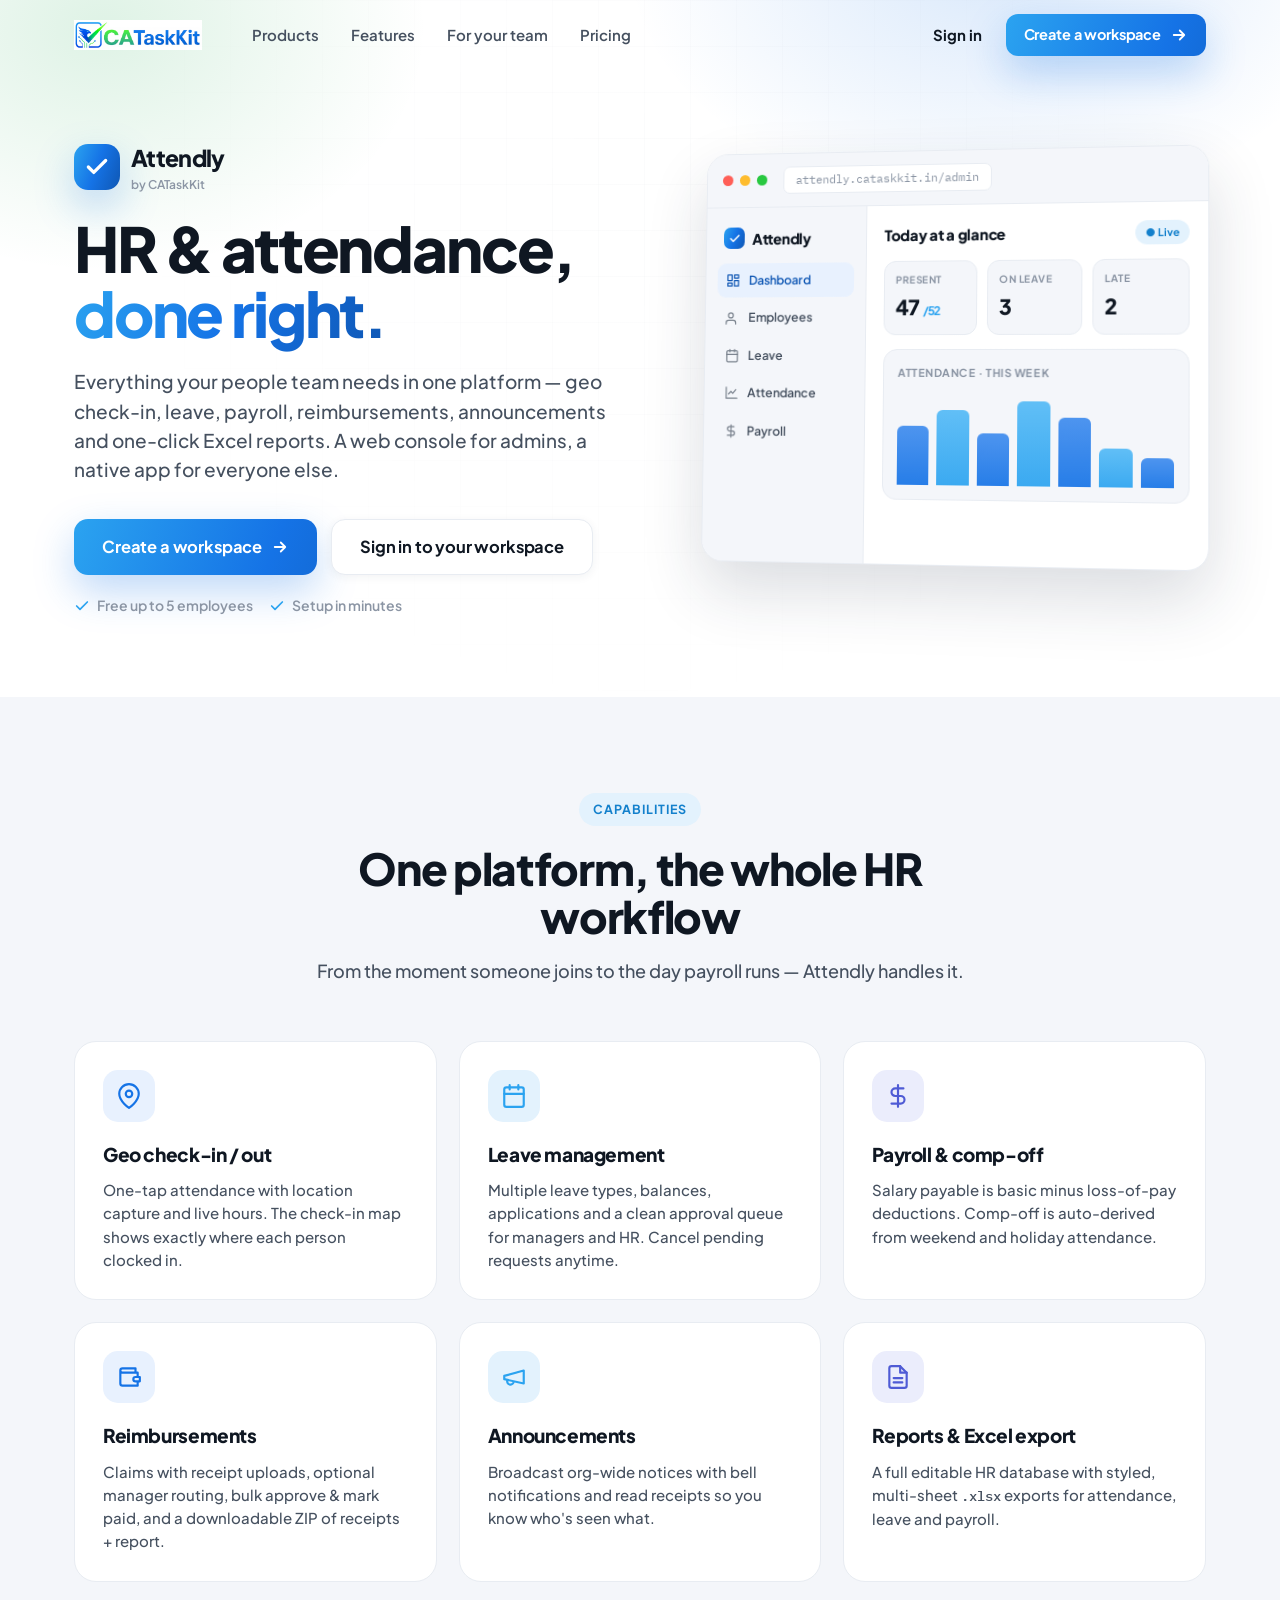
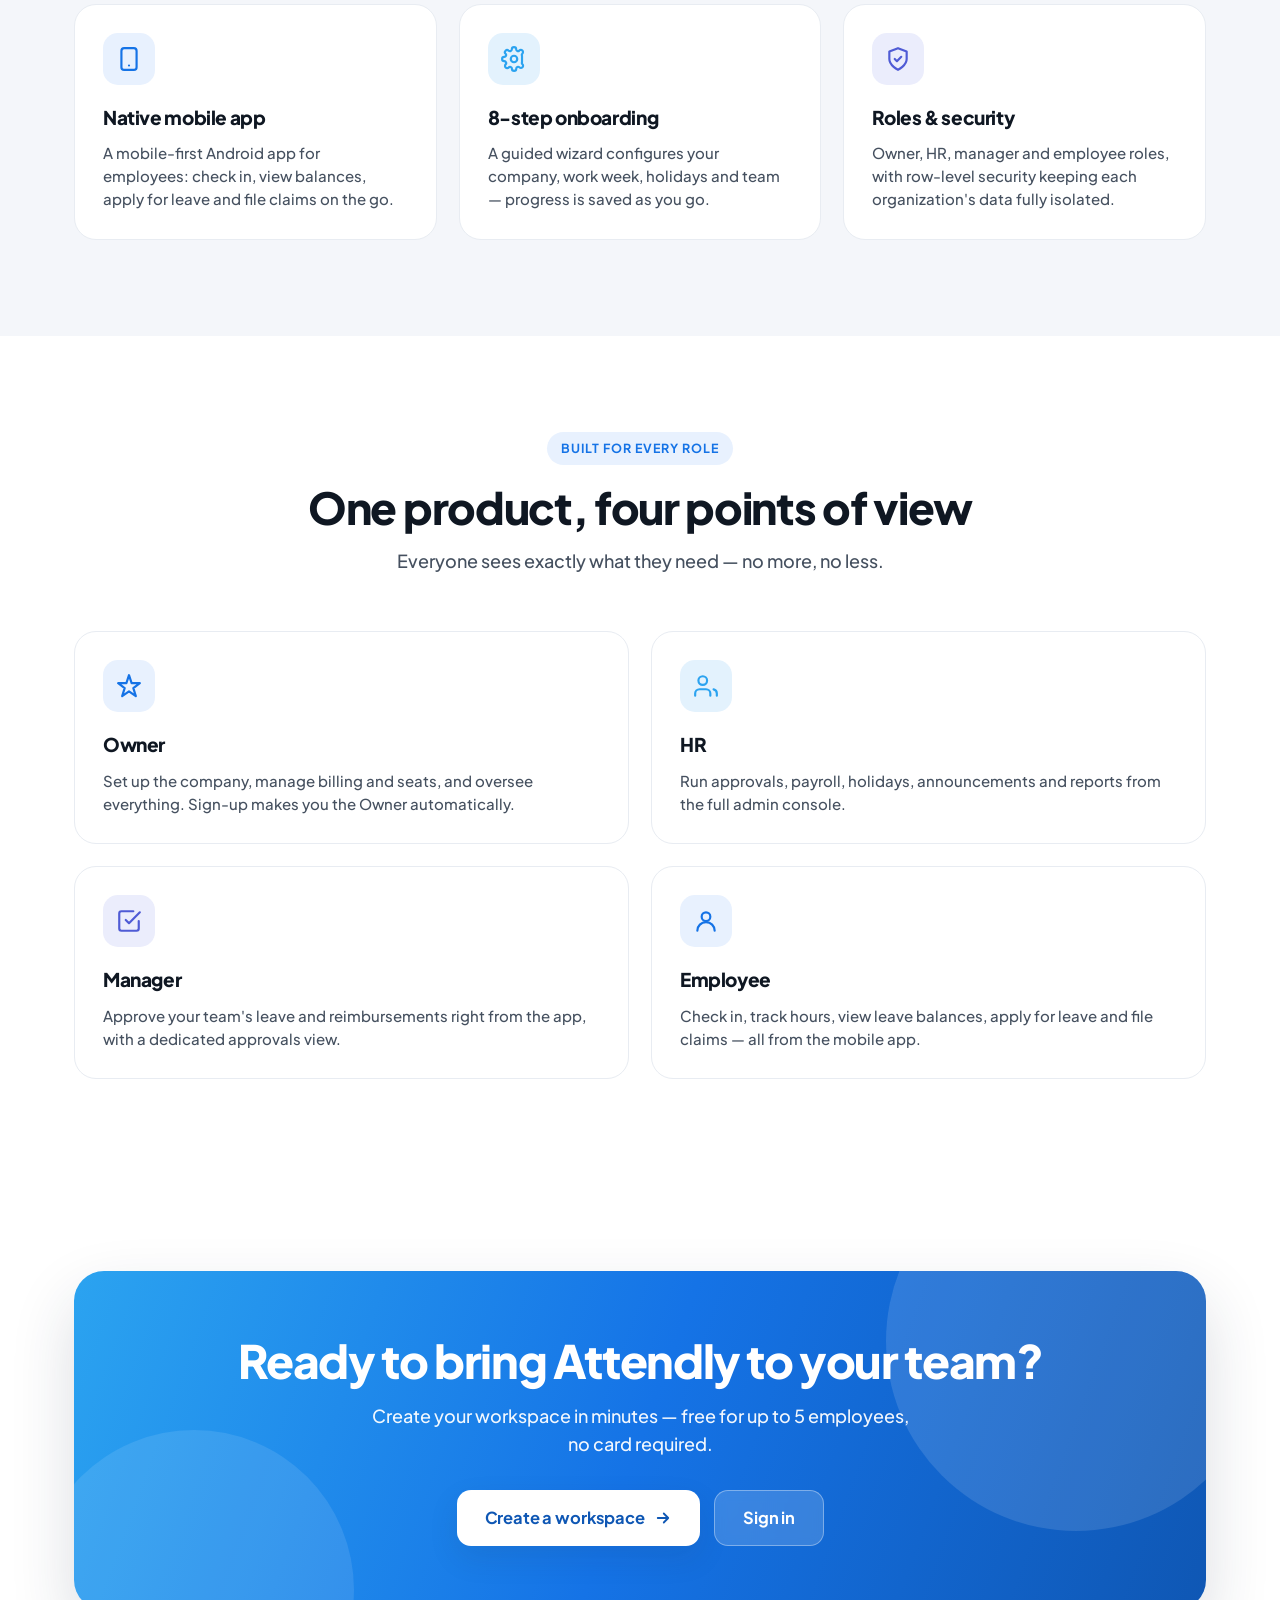
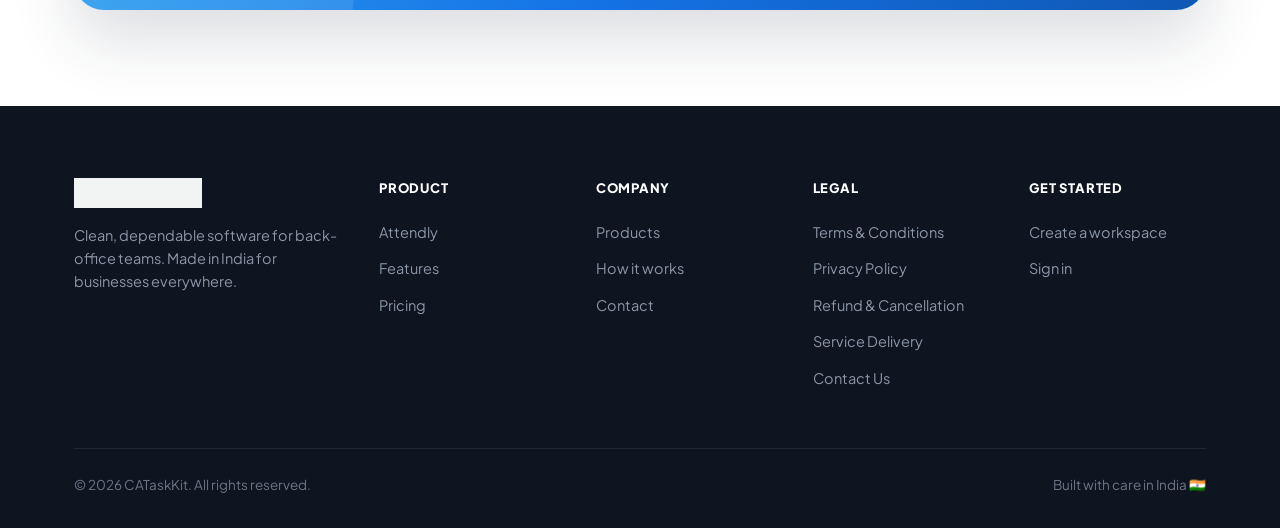
==== commit 9eff25b6: "Add legal/policy pages required for payment gateway Terms, Privacy, Refund & Cancellation, Service D" ====
--- a/attendly.html
+++ b/attendly.html
@@ -188,6 +188,14 @@
           <a href="mailto:hello@cataskkit.in">Contact</a>
         </div>
         <div class="footer__col">
+          <h5>Legal</h5>
+          <a href="terms.html">Terms &amp; Conditions</a>
+          <a href="privacy.html">Privacy Policy</a>
+          <a href="refund.html">Refund &amp; Cancellation</a>
+          <a href="shipping.html">Service Delivery</a>
+          <a href="contact.html">Contact Us</a>
+        </div>
+        <div class="footer__col">
           <h5>Get started</h5>
           <a href="https://attendly.cataskkit.in/?signup=1" target="_blank" rel="noopener">Create a workspace</a>
           <a href="https://attendly.cataskkit.in/" target="_blank" rel="noopener">Sign in</a>
--- a/css/styles.css
+++ b/css/styles.css
@@ -505,7 +505,7 @@
    FOOTER
    ============================================================ */
 .footer { background: #0e1420; color: #aeb8c6; padding: 72px 0 32px; }
-.footer__top { display:grid; grid-template-columns: 1.4fr 1fr 1fr 1fr; gap: 40px; }
+.footer__top { display:grid; grid-template-columns: 1.5fr 1fr 1fr 1fr 1fr; gap: 40px; }
 .footer__brand img { height: 30px; filter: brightness(0) invert(1); opacity:.95; }
 .footer__brand p { margin-top: 16px; font-size: 14.5px; line-height:1.6; max-width: 300px; color:#8b97a8; }
 .footer__social { margin-top: 20px; display:flex; gap:10px; }
@@ -524,6 +524,59 @@
 .reveal { opacity:0; transform: translateY(26px); transition: opacity .6s cubic-bezier(.2,.7,.2,1), transform .6s cubic-bezier(.2,.7,.2,1); }
 .reveal.in { opacity:1; transform:none; }
 .reveal.d1 { transition-delay:.08s; } .reveal.d2 { transition-delay:.16s; } .reveal.d3 { transition-delay:.24s; } .reveal.d4 { transition-delay:.32s; }
+
+/* ============================================================
+   LEGAL / POLICY PAGES
+   ============================================================ */
+.legal-hero { padding: calc(var(--nav-h) + 54px) 0 40px; background: var(--bg-2); border-bottom: 1px solid var(--line); position: relative; overflow: hidden; }
+.legal-hero__bg { position:absolute; inset:0; z-index:0; pointer-events:none; background: radial-gradient(560px 320px at 82% -20%, rgba(21,115,230,.14), transparent 60%); }
+.legal-hero .wrap { position: relative; z-index: 1; }
+.legal-hero .eyebrow { margin-bottom: 14px; }
+.legal-hero h1 { font-size: clamp(30px, 4vw, 44px); font-weight: 800; letter-spacing: -.03em; line-height: 1.08; }
+.legal-hero .updated { margin-top: 12px; font-size: 14px; color: var(--ink-3); font-weight: 600; display:flex; align-items:center; gap:8px; flex-wrap:wrap; }
+.legal-hero .updated svg { width: 15px; height: 15px; }
+
+.legal-wrap { display: grid; grid-template-columns: 248px 1fr; gap: 52px; padding: 52px 0 84px; align-items: start; }
+.legal-nav { position: sticky; top: 90px; }
+.legal-nav h5 { font-size: 12px; font-weight: 800; letter-spacing: .06em; text-transform: uppercase; color: var(--ink-3); margin-bottom: 12px; padding-left: 12px; }
+.legal-nav a { display: block; padding: 10px 13px; border-radius: 11px; font-size: 14.5px; font-weight: 600; color: var(--ink-2); transition: background .14s, color .14s; }
+.legal-nav a:hover { background: var(--bg-3); color: var(--ink-1); }
+.legal-nav a.active { background: var(--blue-soft); color: var(--blue-deep); font-weight: 700; }
+
+.legal-content { max-width: 768px; }
+.legal-content > p:first-of-type { font-size: 17px; color: var(--ink-2); }
+.legal-content h2 { font-size: 22px; font-weight: 800; letter-spacing: -.02em; margin: 38px 0 0; padding-top: 6px; scroll-margin-top: 90px; }
+.legal-content h2:first-child { margin-top: 0; }
+.legal-content h3 { font-size: 16.5px; font-weight: 800; letter-spacing: -.01em; margin: 22px 0 0; }
+.legal-content p { margin-top: 13px; font-size: 15.5px; color: var(--ink-2); font-weight: 500; line-height: 1.72; }
+.legal-content ul, .legal-content ol { margin: 13px 0 0; padding-left: 22px; }
+.legal-content li { margin-top: 8px; font-size: 15.5px; color: var(--ink-2); font-weight: 500; line-height: 1.7; }
+.legal-content ul li { list-style: disc; }
+.legal-content ol li { list-style: decimal; }
+.legal-content strong { color: var(--ink-1); font-weight: 700; }
+.legal-content a { color: var(--blue); font-weight: 600; }
+.legal-content a:hover { text-decoration: underline; }
+.legal-content code { font-family: var(--mono); font-size: .9em; background: var(--bg-3); padding: 2px 6px; border-radius: 6px; }
+
+.legal-content table { width: 100%; border-collapse: collapse; margin-top: 16px; font-size: 14.5px; }
+.legal-content th, .legal-content td { text-align: left; padding: 11px 14px; border: 1px solid var(--line); }
+.legal-content th { background: var(--bg-2); font-weight: 700; color: var(--ink-1); }
+.legal-content td { color: var(--ink-2); font-weight: 500; }
+
+.legal-callout { margin-top: 20px; padding: 16px 18px; border-radius: var(--r-md); background: var(--blue-soft); border: 1px solid #cfe2fb; font-size: 14.5px; color: var(--ink-2); font-weight: 500; line-height: 1.65; }
+.legal-callout strong { color: var(--blue-deep); }
+.legal-fill { margin-top: 20px; padding: 16px 18px; border-radius: var(--r-md); background: #fff8ec; border: 1px dashed #e6cf9a; font-size: 14px; color: #7a5a16; font-weight: 500; line-height: 1.6; }
+.legal-fill strong { color: #5e4410; }
+
+.legal-related { margin-top: 44px; padding-top: 26px; border-top: 1px solid var(--line); display: flex; gap: 14px; flex-wrap: wrap; }
+.legal-related a { font-size: 14px; font-weight: 700; color: var(--blue); padding: 9px 15px; border: 1px solid var(--line); border-radius: 999px; transition: border-color .14s, background .14s; }
+.legal-related a:hover { background: var(--blue-soft); border-color: #cfe2fb; }
+
+@media (max-width: 860px) {
+  .legal-wrap { grid-template-columns: 1fr; gap: 8px; padding-top: 28px; }
+  .legal-nav { position: static; margin-bottom: 22px; border: 1px solid var(--line); border-radius: var(--r-md); padding: 16px; background: var(--panel); }
+  .legal-nav { display: flex; flex-direction: column; }
+}
 
 /* ============================================================
    Reduced motion — respect the user's OS preference
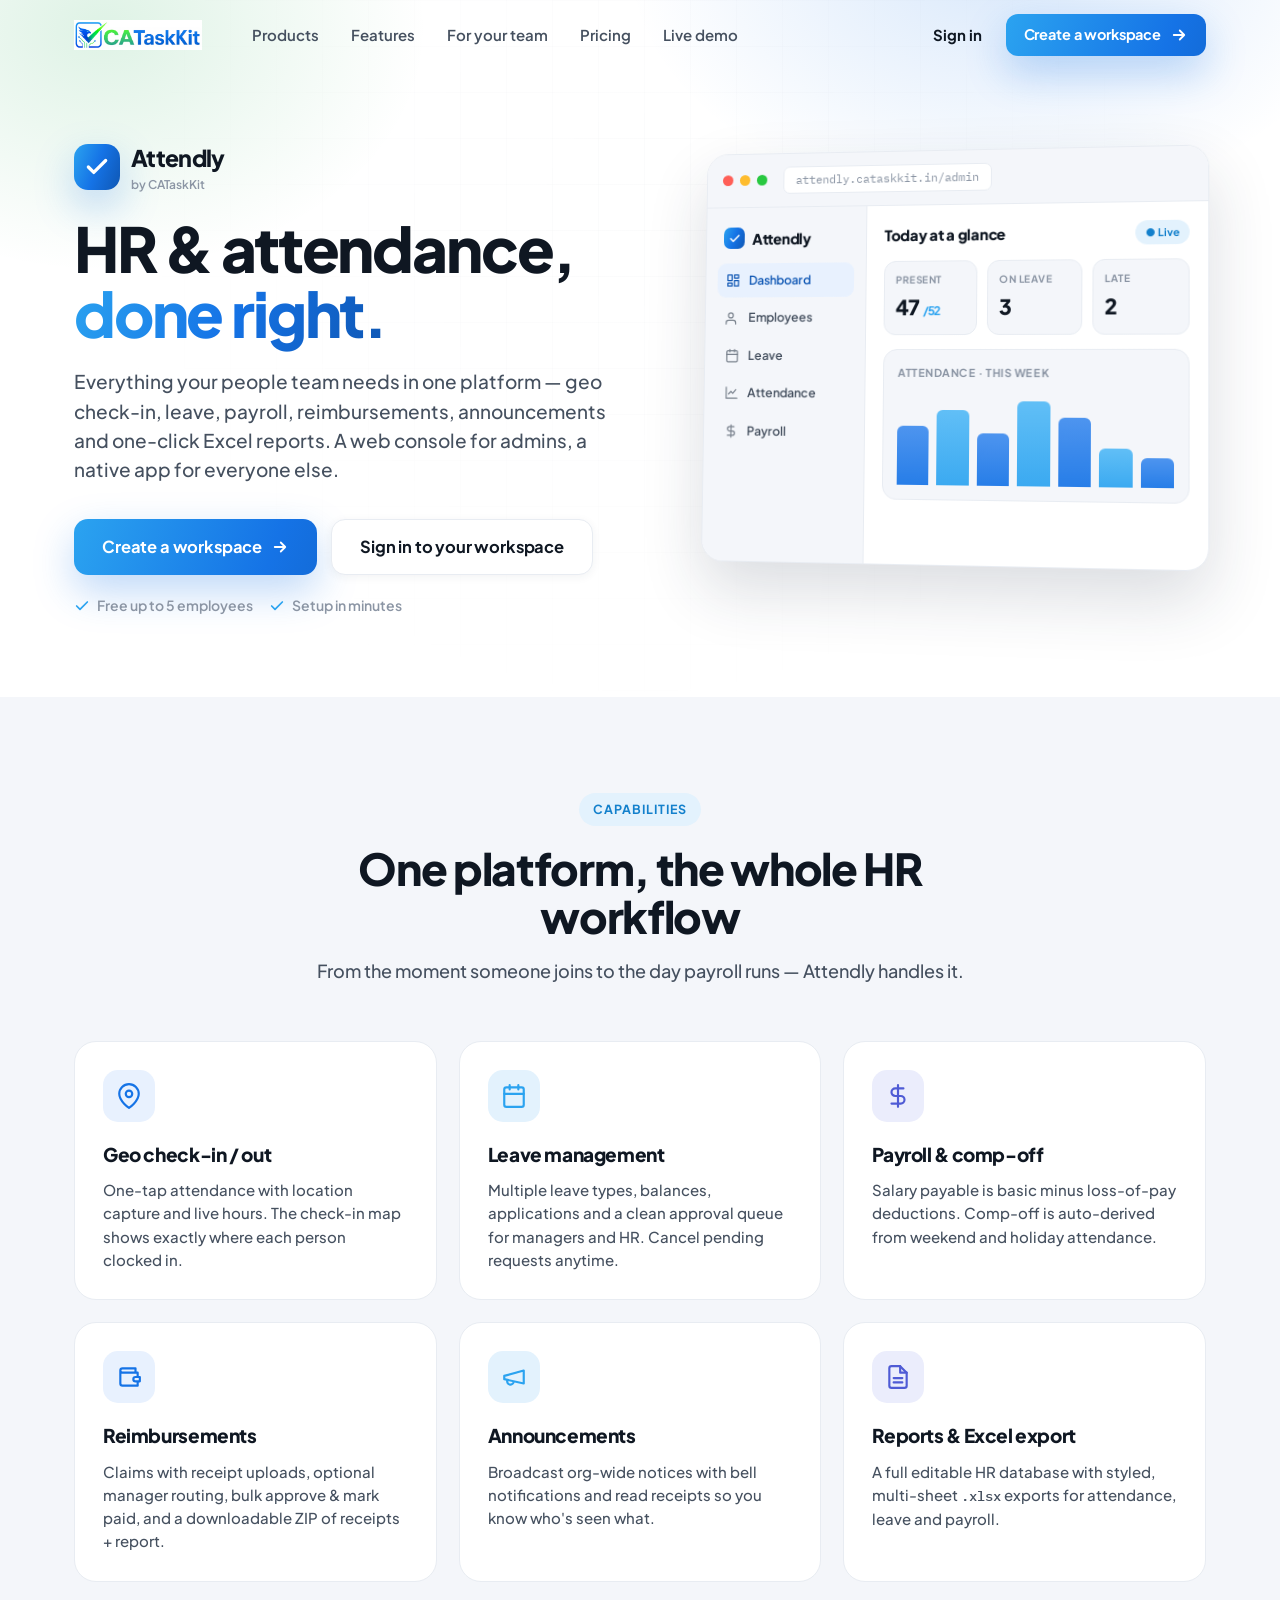
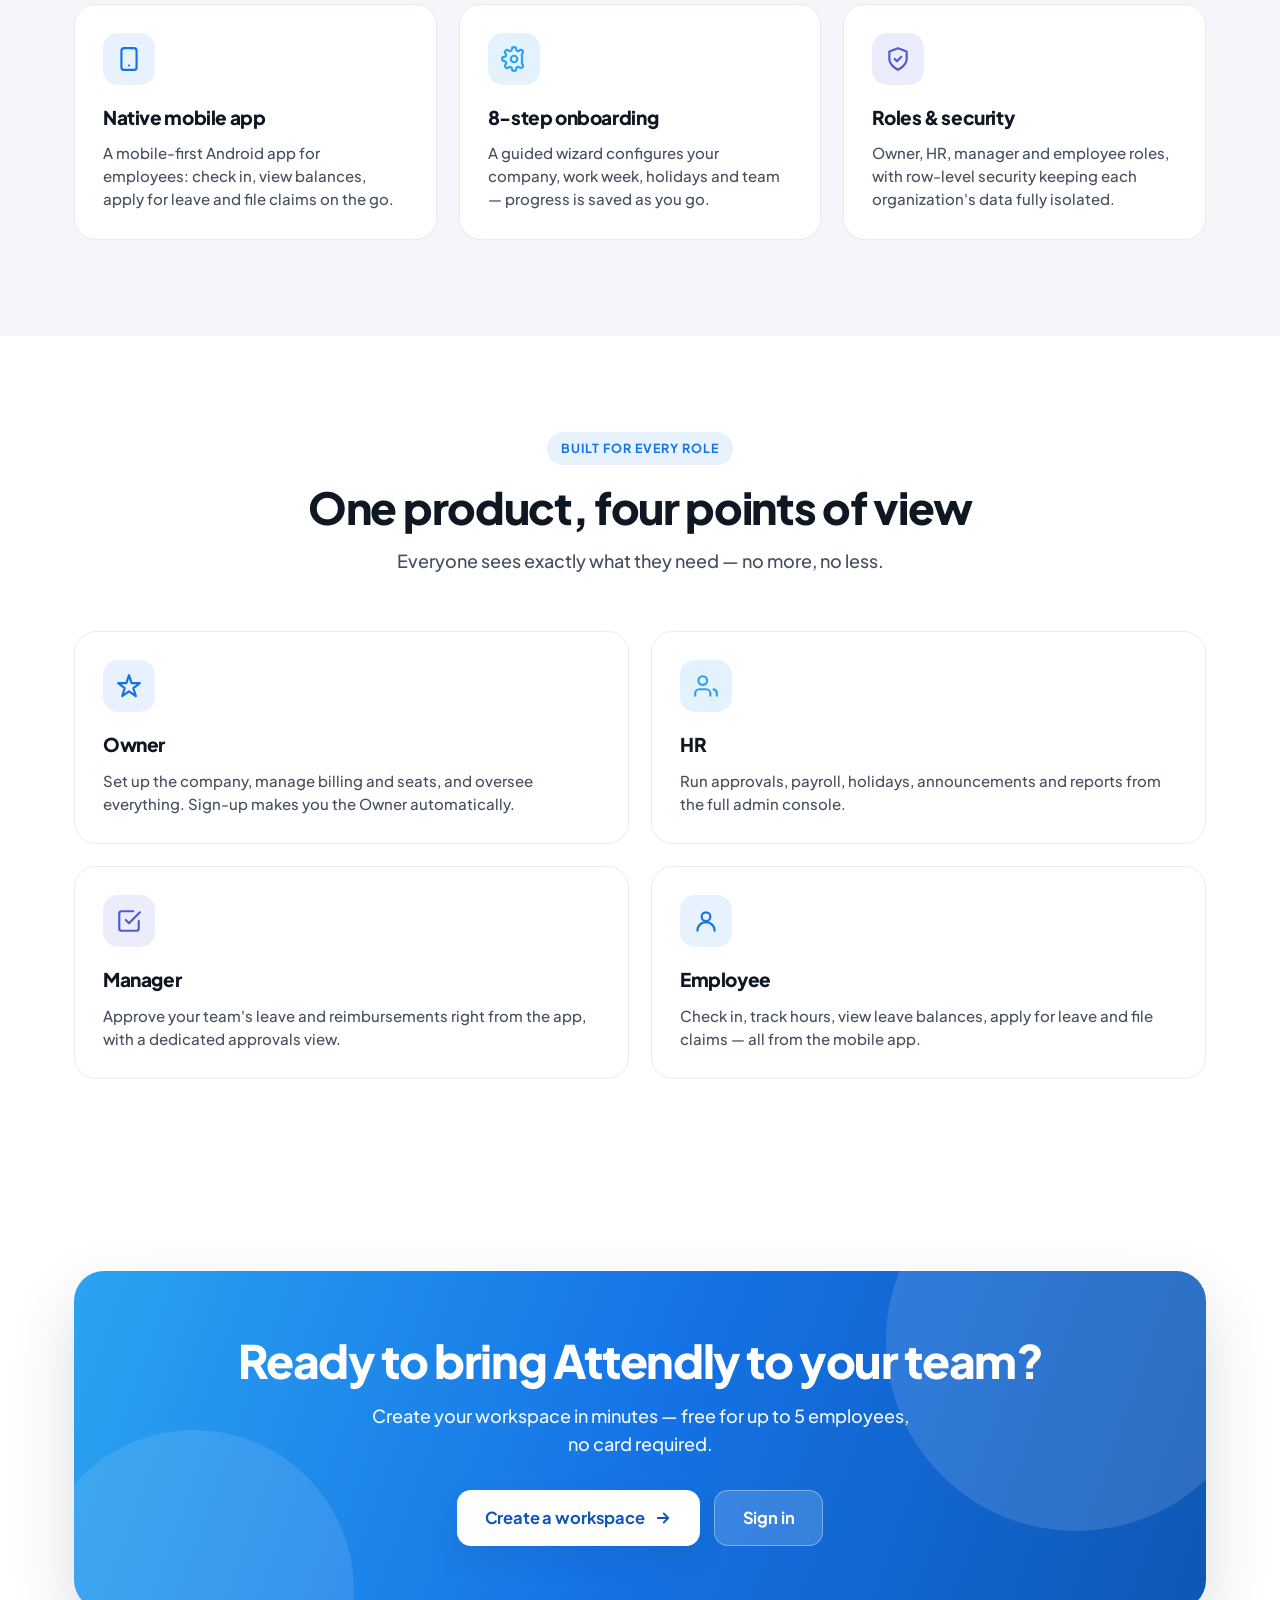
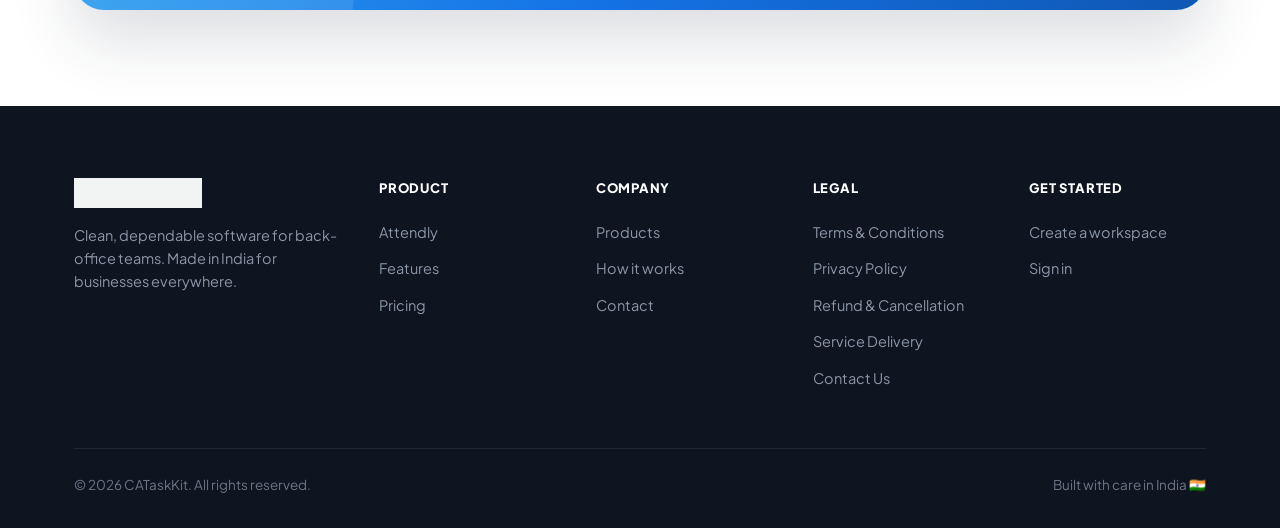
==== commit 39645829: "Add in-browser live demo of the Attendly employee app Ships a demo-mode build of the app at /demo an" ====
--- a/attendly.html
+++ b/attendly.html
@@ -34,6 +34,7 @@
         <a href="#capabilities">Features</a>
         <a href="#roles">For your team</a>
         <a href="index.html#pricing">Pricing</a>
+        <a href="demo.html">Live demo</a>
       </nav>
       <div class="nav__cta">
         <a class="nav__signin" href="https://attendly.cataskkit.in/" target="_blank" rel="noopener">Sign in</a>
@@ -50,6 +51,7 @@
     <a href="#capabilities">Features</a>
     <a href="#roles">For your team</a>
     <a href="index.html#pricing">Pricing</a>
+    <a href="demo.html">Live demo</a>
     <a class="btn btn--ghost" href="https://attendly.cataskkit.in/" target="_blank" rel="noopener">Sign in</a>
     <a class="btn btn--grad" href="https://attendly.cataskkit.in/?signup=1" target="_blank" rel="noopener">Create a workspace</a>
   </div>
@@ -185,7 +187,7 @@
           <h5>Company</h5>
           <a href="index.html#products">Products</a>
           <a href="index.html#how">How it works</a>
-          <a href="mailto:hello@cataskkit.in">Contact</a>
+          <a href="mailto:info@cataskkit.com">Contact</a>
         </div>
         <div class="footer__col">
           <h5>Legal</h5>
--- a/css/styles.css
+++ b/css/styles.css
@@ -565,8 +565,6 @@
 
 .legal-callout { margin-top: 20px; padding: 16px 18px; border-radius: var(--r-md); background: var(--blue-soft); border: 1px solid #cfe2fb; font-size: 14.5px; color: var(--ink-2); font-weight: 500; line-height: 1.65; }
 .legal-callout strong { color: var(--blue-deep); }
-.legal-fill { margin-top: 20px; padding: 16px 18px; border-radius: var(--r-md); background: #fff8ec; border: 1px dashed #e6cf9a; font-size: 14px; color: #7a5a16; font-weight: 500; line-height: 1.6; }
-.legal-fill strong { color: #5e4410; }
 
 .legal-related { margin-top: 44px; padding-top: 26px; border-top: 1px solid var(--line); display: flex; gap: 14px; flex-wrap: wrap; }
 .legal-related a { font-size: 14px; font-weight: 700; color: var(--blue); padding: 9px 15px; border: 1px solid var(--line); border-radius: 999px; transition: border-color .14s, background .14s; }
@@ -576,6 +574,43 @@
   .legal-wrap { grid-template-columns: 1fr; gap: 8px; padding-top: 28px; }
   .legal-nav { position: static; margin-bottom: 22px; border: 1px solid var(--line); border-radius: var(--r-md); padding: 16px; background: var(--panel); }
   .legal-nav { display: flex; flex-direction: column; }
+}
+
+/* ============================================================
+   LIVE DEMO embed
+   ============================================================ */
+.demo-toolbar { display:flex; align-items:center; gap:12px; flex-wrap:wrap; margin-bottom:16px; }
+.demo-seg { display:inline-flex; background:var(--bg-3); border-radius:13px; padding:4px; gap:4px; }
+.demo-seg button { border:none; background:transparent; font-family:inherit; font-weight:700; font-size:14px; color:var(--ink-2); padding:9px 18px; border-radius:10px; cursor:pointer; display:inline-flex; align-items:center; gap:8px; transition:background .15s, color .15s; }
+.demo-seg button svg { width:16px; height:16px; }
+.demo-seg button[aria-selected="true"] { background:#fff; color:var(--blue-deep); box-shadow:var(--shadow-sm); }
+.demo-hint { font-size:13px; color:var(--ink-3); font-weight:600; display:inline-flex; align-items:center; gap:7px; margin-left:auto; }
+.demo-hint svg { width:15px; height:15px; color:var(--blue); }
+
+.demo-window { border:1px solid var(--line); border-radius:18px; overflow:hidden; box-shadow:var(--shadow-lg); background:var(--panel); }
+.demo-window__bar { display:flex; align-items:center; gap:7px; padding:12px 15px; background:var(--bg-2); border-bottom:1px solid var(--line); }
+.demo-window__bar i { width:11px; height:11px; border-radius:50%; display:inline-block; flex-shrink:0; }
+.demo-window__bar i:nth-child(1){ background:#ff5f57; } .demo-window__bar i:nth-child(2){ background:#febc2e; } .demo-window__bar i:nth-child(3){ background:#28c840; }
+.demo-window__url { margin-left:10px; font-family:var(--mono); font-size:12px; color:var(--ink-3); background:#fff; border:1px solid var(--line); padding:5px 13px; border-radius:8px; flex:1; min-width:0; max-width:460px; overflow:hidden; text-overflow:ellipsis; white-space:nowrap; }
+.demo-window__open { margin-left:auto; flex-shrink:0; font-size:12.5px; font-weight:700; color:var(--blue); display:inline-flex; align-items:center; gap:6px; padding:6px 12px; border-radius:9px; }
+.demo-window__open:hover { background:var(--blue-soft); }
+.demo-window__open svg { width:14px; height:14px; }
+.demo-frame { width:100%; height:768px; border:none; display:block; background:var(--bg-2); }
+
+.demo-try { margin-top:28px; display:grid; grid-template-columns:repeat(4,1fr); gap:14px; }
+.demo-try .t { background:var(--panel); border:1px solid var(--line); border-radius:var(--r-md); padding:16px; }
+.demo-try .t .ic { width:38px; height:38px; border-radius:11px; background:var(--blue-soft); display:flex; align-items:center; justify-content:center; margin-bottom:10px; }
+.demo-try .t .ic svg { width:19px; height:19px; color:var(--blue); }
+.demo-try .t b { font-size:14.5px; font-weight:800; letter-spacing:-.01em; display:block; }
+.demo-try .t span { font-size:13px; color:var(--ink-3); font-weight:500; }
+
+@media (max-width:860px){ .demo-try { grid-template-columns:1fr 1fr; } }
+@media (max-width:600px){
+  .demo-frame { height:660px; }
+  .demo-hint { margin-left:0; width:100%; }
+  .demo-window__url { max-width:none; }
+  .demo-window__open span { display:none; }
+  .demo-try { grid-template-columns:1fr; }
 }
 
 /* ============================================================
